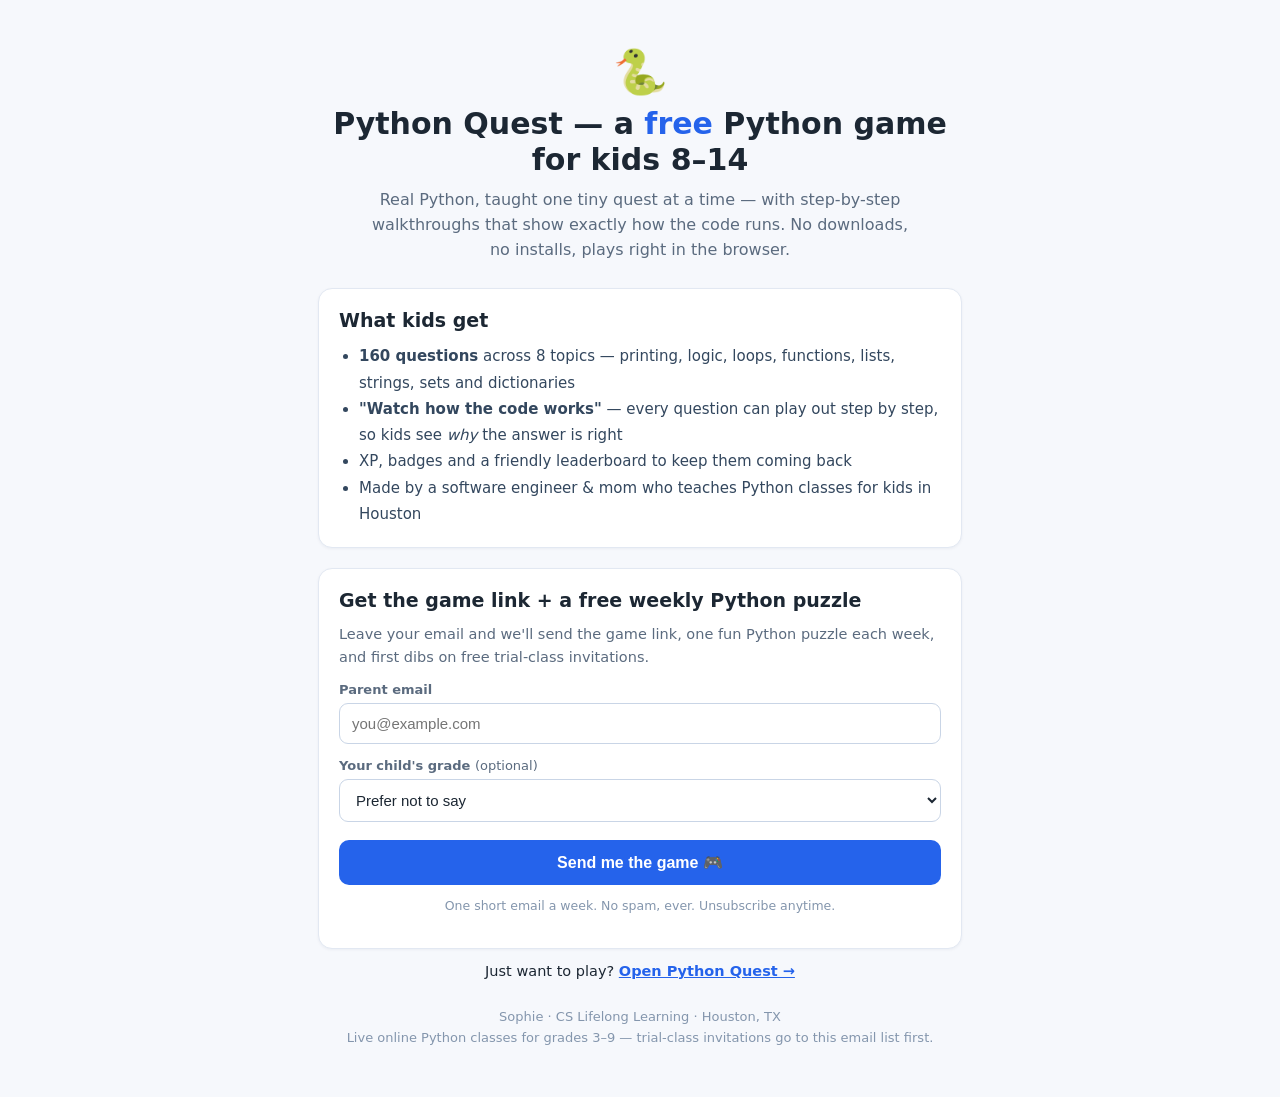
==== parents.html @ 921e011d "Parents landing page with email signup (parent_leads, insert-only)" ====
<!DOCTYPE html>
<html lang="en">
<head>
<meta charset="UTF-8">
<meta name="viewport" content="width=device-width, initial-scale=1.0">
<title>Python Quest for Parents — a free Python game for kids 8–14</title>
<meta name="description" content="Python Quest is a free browser game that teaches kids real Python with step-by-step walkthroughs. Get the game link plus a free weekly Python puzzle by email.">
<style>
  * { box-sizing: border-box; }
  body { margin: 0; font-family: system-ui, -apple-system, "Segoe UI", sans-serif; background: #f6f8fc; color: #1c2733; }
  .wrap { max-width: 680px; margin: 0 auto; padding: 28px 18px 48px; }
  .hero { text-align: center; padding: 18px 0 6px; }
  .hero .snake { font-size: 44px; }
  h1 { font-size: 30px; line-height: 1.2; margin: 8px 0 10px; }
  h1 .accent { color: #2563eb; }
  .sub { color: #5b6b7f; font-size: 16px; line-height: 1.55; margin: 0 auto; max-width: 560px; }
  .card { background: #fff; border: 1px solid #e2e8f2; border-radius: 14px; padding: 20px; margin-top: 20px; box-shadow: 0 1px 3px rgba(20,40,80,.05); }
  .card h2 { font-size: 19px; margin: 0 0 12px; }
  ul.points { margin: 0; padding-left: 20px; line-height: 1.75; color: #33475e; font-size: 15px; }
  label { display: block; font-size: 13px; font-weight: 600; color: #5b6b7f; margin: 14px 0 6px; }
  input, select { width: 100%; padding: 11px 12px; font-size: 15px; border: 1px solid #c9d5e6; border-radius: 9px; background: #fff; color: #1c2733; }
  input:focus, select:focus { outline: 2px solid #2563eb; outline-offset: 1px; }
  .btn { display: inline-block; border: 0; cursor: pointer; background: #2563eb; color: #fff; font-size: 16px; font-weight: 700; padding: 13px 22px; border-radius: 10px; width: 100%; margin-top: 18px; text-decoration: none; text-align: center; }
  .btn:hover { background: #1d4fd0; }
  .btn.green { background: #1f9d63; }
  .btn.green:hover { background: #178550; }
  .micro { font-size: 12.5px; color: #8496ad; line-height: 1.5; margin-top: 12px; text-align: center; }
  .just-play { text-align: center; margin-top: 14px; font-size: 14.5px; }
  .just-play a { color: #2563eb; font-weight: 600; }
  .hidden { display: none; }
  .ok-icon { font-size: 38px; text-align: center; }
  footer { text-align: center; color: #8496ad; font-size: 13px; margin-top: 28px; line-height: 1.6; }
</style>
</head>
<body>
<div class="wrap">
  <div class="hero">
    <div class="snake">🐍</div>
    <h1>Python Quest — a <span class="accent">free</span> Python game for kids 8–14</h1>
    <p class="sub">Real Python, taught one tiny quest at a time — with step-by-step walkthroughs that show exactly how the code runs. No downloads, no installs, plays right in the browser.</p>
  </div>

  <div class="card">
    <h2>What kids get</h2>
    <ul class="points">
      <li><strong>160 questions</strong> across 8 topics — printing, logic, loops, functions, lists, strings, sets and dictionaries</li>
      <li><strong>"Watch how the code works"</strong> — every question can play out step by step, so kids see <em>why</em> the answer is right</li>
      <li>XP, badges and a friendly leaderboard to keep them coming back</li>
      <li>Made by a software engineer &amp; mom who teaches Python classes for kids in Houston</li>
    </ul>
  </div>

  <div class="card" id="form-card">
    <h2>Get the game link + a free weekly Python puzzle</h2>
    <p style="color:#5b6b7f;font-size:14.5px;line-height:1.55;margin:0">Leave your email and we'll send the game link, one fun Python puzzle each week, and first dibs on free trial-class invitations.</p>
    <form id="lead-form">
      <label for="email">Parent email</label>
      <input id="email" type="email" required autocomplete="email" placeholder="you@example.com">
      <label for="grade">Your child's grade <span style="font-weight:400">(optional)</span></label>
      <select id="grade">
        <option value="">Prefer not to say</option>
        <option>Grade 3–4</option>
        <option>Grade 5–6</option>
        <option>Grade 7–8</option>
        <option>Grade 9+</option>
      </select>
      <button class="btn" type="submit" id="submit-btn">Send me the game 🎮</button>
      <p class="micro">One short email a week. No spam, ever. Unsubscribe anytime.</p>
    </form>
  </div>

  <div class="card hidden" id="done-card">
    <div class="ok-icon">🎉</div>
    <h2 style="text-align:center">You're in!</h2>
    <p style="color:#5b6b7f;font-size:15px;line-height:1.55;text-align:center;margin:0">Here's the game — your child can start playing right now:</p>
    <a class="btn green" href="./index.html">▶ Play Python Quest</a>
    <p class="micro">Your first weekly puzzle is on its way to your inbox soon.</p>
  </div>

  <p class="just-play">Just want to play? <a href="./index.html">Open Python Quest →</a></p>

  <footer>
    Sophie · CS Lifelong Learning · Houston, TX<br>
    Live online Python classes for grades 3–9 — trial-class invitations go to this email list first.
  </footer>
</div>

<script>
  var SUPABASE_URL = 'https://delpcanykrobigufyomd.supabase.co';
  var ANON_KEY = 'eyJhbGciOiJIUzI1NiIsInR5cCI6IkpXVCJ9.eyJpc3MiOiJzdXBhYmFzZSIsInJlZiI6ImRlbHBjYW55a3JvYmlndWZ5b21kIiwicm9sZSI6ImFub24iLCJpYXQiOjE3OTQ3OTc4ODQsImV4cCI6MjExMDM3Mzg4NH0.d6wZSQH0LZ8Z85FPKrtRumEmh5C0pgQSI8S8ET7znF4';
  var source = new URLSearchParams(location.search).get('src') || 'direct';
  document.getElementById('lead-form').addEventListener('submit', function (e) {
    e.preventDefault();
    var btn = document.getElementById('submit-btn');
    btn.disabled = true; btn.textContent = 'One moment…';
    var payload = {
      email: document.getElementById('email').value.trim(),
      kid_grade: document.getElementById('grade').value || null,
      source: source
    };
    function done() {
      document.getElementById('form-card').classList.add('hidden');
      document.getElementById('done-card').classList.remove('hidden');
      window.scrollTo({ top: 0, behavior: 'smooth' });
    }
    fetch(SUPABASE_URL + '/rest/v1/parent_leads', {
      method: 'POST',
      headers: {
        'apikey': ANON_KEY,
        'Authorization': 'Bearer ' + ANON_KEY,
        'Content-Type': 'application/json',
        'Prefer': 'return=minimal'
      },
      body: JSON.stringify(payload)
    }).then(done).catch(done);
  });
</script>
</body>
</html>
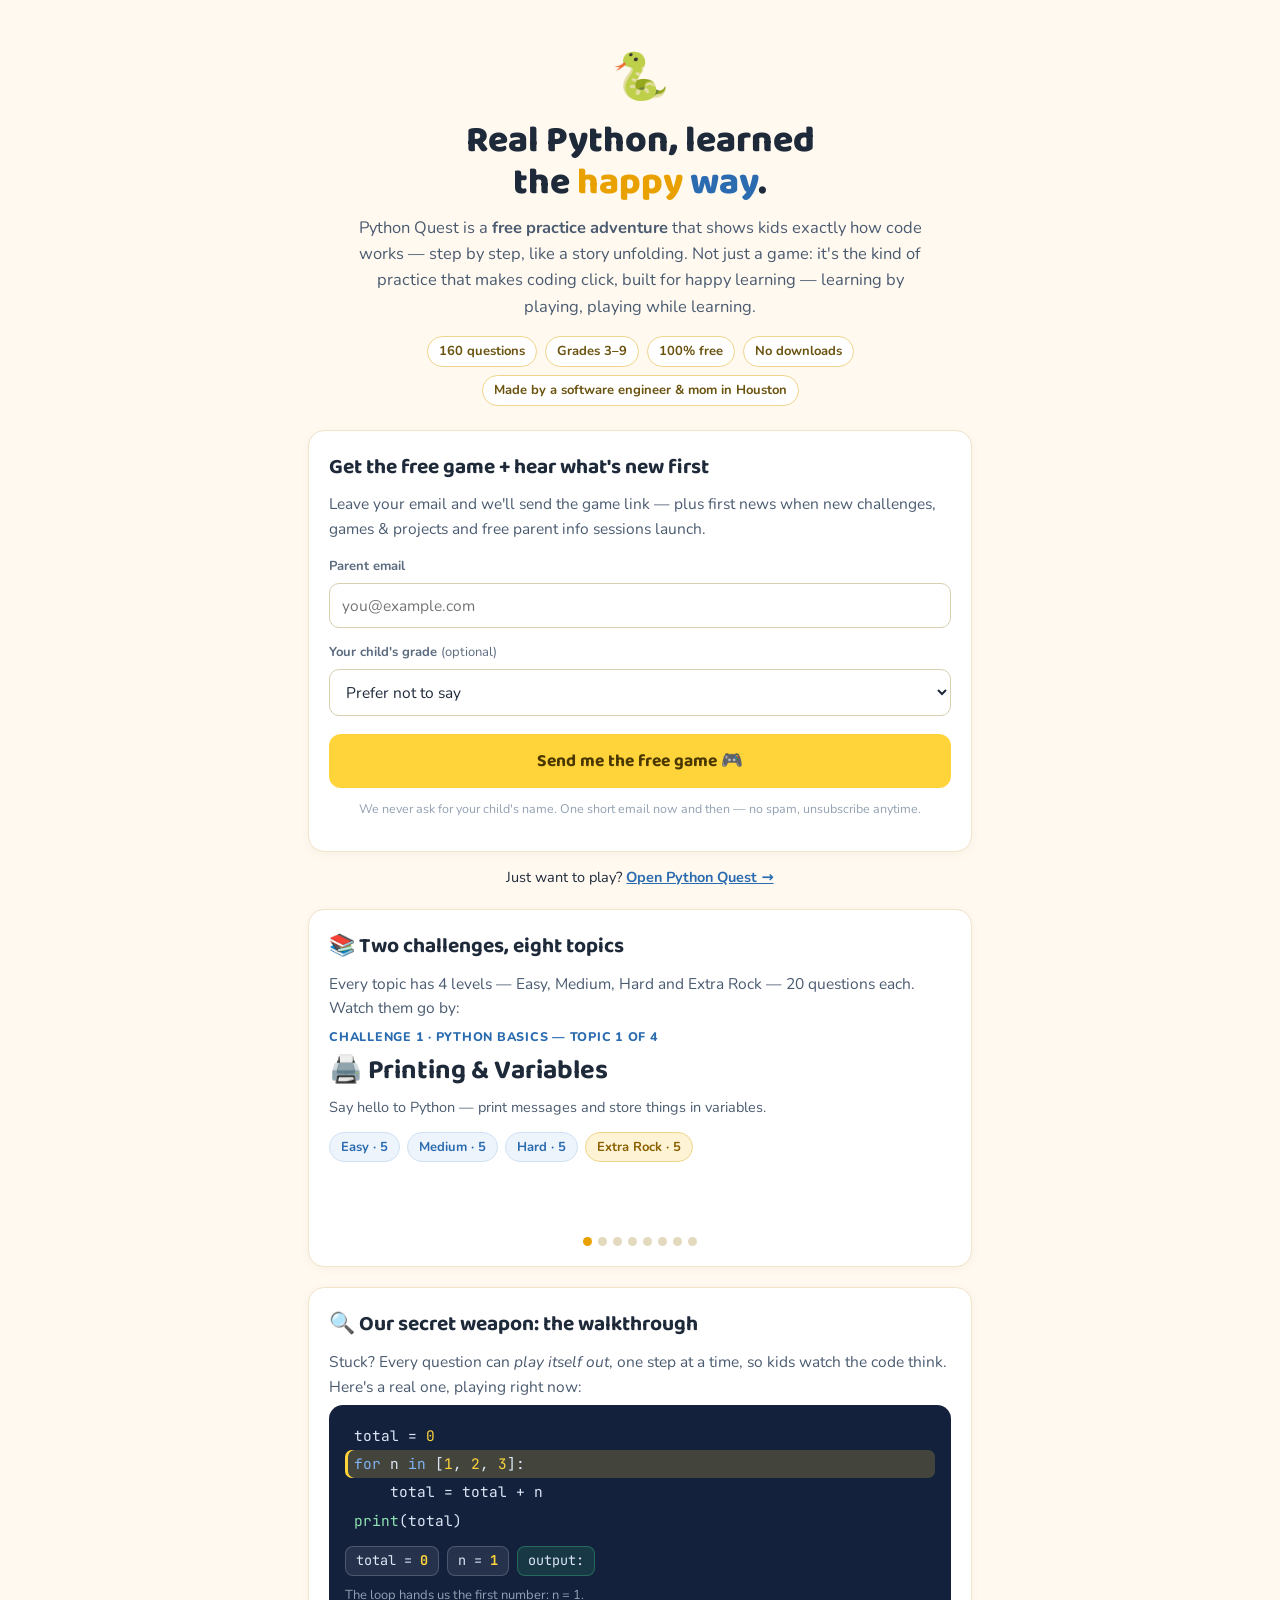
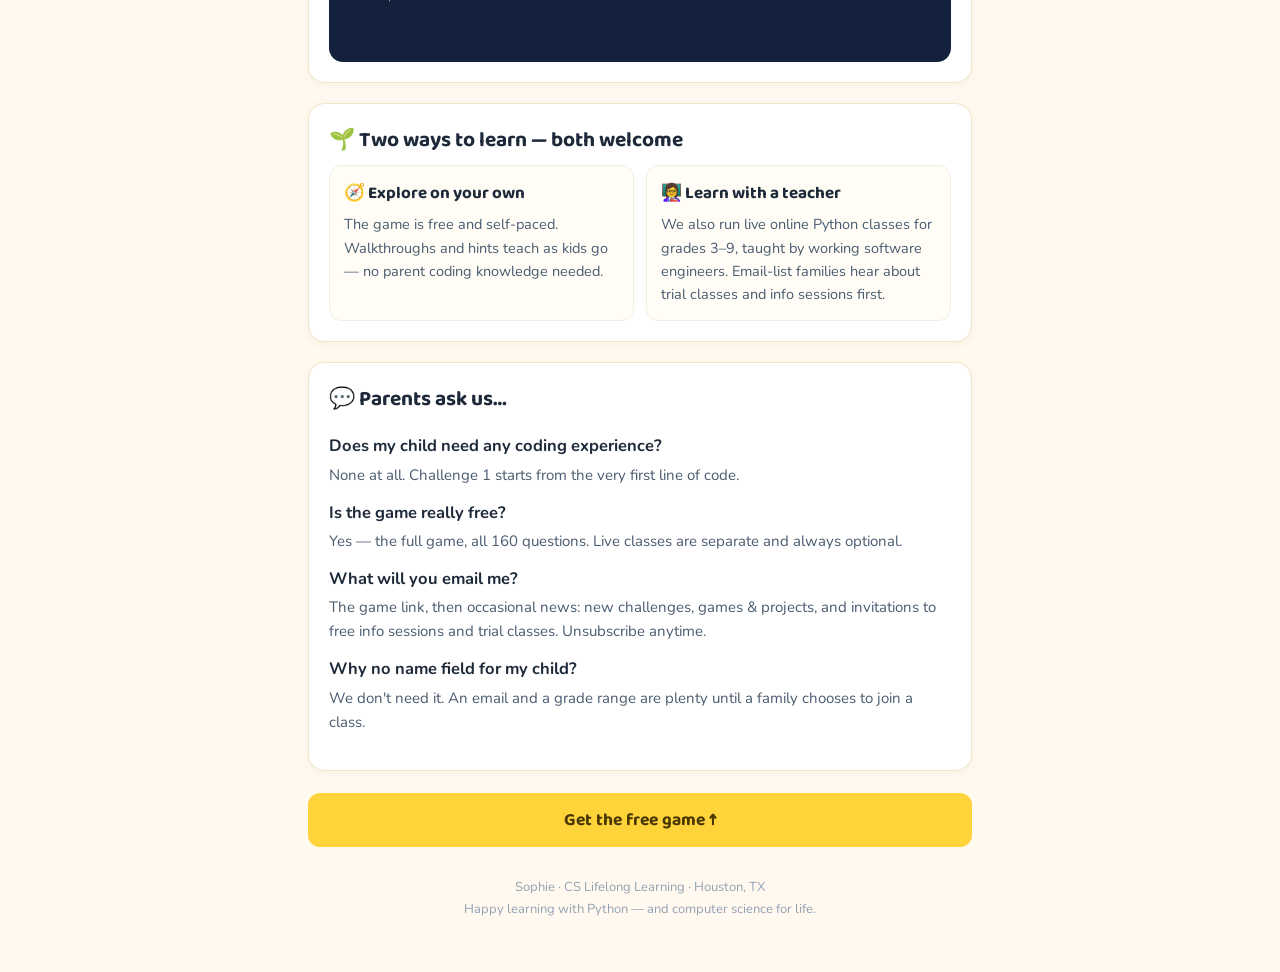
==== commit 48e393e3: "Redesign parents landing page: happy-learning copy, curriculum carousel, live walkthrough demo" ====
--- a/parents.html
+++ b/parents.html
@@ -3,56 +3,90 @@
 <head>
 <meta charset="UTF-8">
 <meta name="viewport" content="width=device-width, initial-scale=1.0">
-<title>Python Quest for Parents — a free Python game for kids 8–14</title>
-<meta name="description" content="Python Quest is a free browser game that teaches kids real Python with step-by-step walkthroughs. Get the game link plus a free weekly Python puzzle by email.">
+<title>Python Quest for Parents — real Python, learned the happy way</title>
+<meta name="description" content="Python Quest is a free practice adventure that shows kids ages 8–14 how Python really works — step by step. 2 challenges, 160 questions, 4 levels. Get the free link plus news about new projects and info sessions.">
+<link rel="preconnect" href="https://fonts.googleapis.com">
+<link rel="preconnect" href="https://fonts.gstatic.com" crossorigin>
+<link href="https://fonts.googleapis.com/css2?family=Baloo+2:wght@600;700;800&family=Nunito:wght@400;600;700&family=JetBrains+Mono:wght@400;700&display=swap" rel="stylesheet">
 <style>
   * { box-sizing: border-box; }
-  body { margin: 0; font-family: system-ui, -apple-system, "Segoe UI", sans-serif; background: #f6f8fc; color: #1c2733; }
-  .wrap { max-width: 680px; margin: 0 auto; padding: 28px 18px 48px; }
-  .hero { text-align: center; padding: 18px 0 6px; }
-  .hero .snake { font-size: 44px; }
-  h1 { font-size: 30px; line-height: 1.2; margin: 8px 0 10px; }
-  h1 .accent { color: #2563eb; }
-  .sub { color: #5b6b7f; font-size: 16px; line-height: 1.55; margin: 0 auto; max-width: 560px; }
-  .card { background: #fff; border: 1px solid #e2e8f2; border-radius: 14px; padding: 20px; margin-top: 20px; box-shadow: 0 1px 3px rgba(20,40,80,.05); }
-  .card h2 { font-size: 19px; margin: 0 0 12px; }
-  ul.points { margin: 0; padding-left: 20px; line-height: 1.75; color: #33475e; font-size: 15px; }
-  label { display: block; font-size: 13px; font-weight: 600; color: #5b6b7f; margin: 14px 0 6px; }
-  input, select { width: 100%; padding: 11px 12px; font-size: 15px; border: 1px solid #c9d5e6; border-radius: 9px; background: #fff; color: #1c2733; }
-  input:focus, select:focus { outline: 2px solid #2563eb; outline-offset: 1px; }
-  .btn { display: inline-block; border: 0; cursor: pointer; background: #2563eb; color: #fff; font-size: 16px; font-weight: 700; padding: 13px 22px; border-radius: 10px; width: 100%; margin-top: 18px; text-decoration: none; text-align: center; }
-  .btn:hover { background: #1d4fd0; }
-  .btn.green { background: #1f9d63; }
-  .btn.green:hover { background: #178550; }
-  .micro { font-size: 12.5px; color: #8496ad; line-height: 1.5; margin-top: 12px; text-align: center; }
+  body { margin: 0; font-family: "Nunito", system-ui, -apple-system, "Segoe UI", sans-serif; background: #FFF9F0; color: #1E2A3A; font-size: 16.5px; line-height: 1.6; }
+  .wrap { max-width: 700px; margin: 0 auto; padding: 26px 18px 52px; }
+  h1, h2, .display { font-family: "Baloo 2", "Nunito", system-ui, sans-serif; }
+  .hero { text-align: center; padding: 14px 0 4px; }
+  .hero .snake { font-size: 46px; }
+  h1 { font-size: 37px; line-height: 1.15; margin: 6px 0 10px; font-weight: 800; }
+  h1 .accent { color: #2B6CB0; }
+  h1 .happy { color: #E8A100; }
+  .sub { color: #4A5B70; font-size: 16.5px; margin: 0 auto; max-width: 580px; }
+  .trust { display: flex; flex-wrap: wrap; gap: 8px; justify-content: center; margin-top: 16px; }
+  .trust span { background: #fff; border: 1.5px solid #F0D48A; color: #6B5310; font-size: 13px; font-weight: 700; padding: 4px 11px; border-radius: 999px; }
+  .card { background: #fff; border: 1px solid #F1E4C8; border-radius: 16px; padding: 20px; margin-top: 20px; box-shadow: 0 2px 8px rgba(120, 84, 10, .06); }
+  .card h2 { font-size: 21px; margin: 0 0 8px; font-weight: 700; }
+  .card p.lead { color: #4A5B70; margin: 0 0 6px; font-size: 15.5px; }
+  label { display: block; font-size: 13px; font-weight: 700; color: #5B6B7F; margin: 14px 0 6px; }
+  input, select { width: 100%; padding: 11px 12px; font-size: 15.5px; border: 1.5px solid #D8CFAF; border-radius: 10px; background: #fff; color: #1E2A3A; font-family: inherit; }
+  input:focus, select:focus { outline: 2px solid #2B6CB0; outline-offset: 1px; }
+  .btn { display: inline-block; border: 0; cursor: pointer; background: #FFD43B; color: #4A3800; font-family: "Baloo 2", sans-serif; font-size: 17.5px; font-weight: 700; padding: 13px 22px; border-radius: 12px; width: 100%; margin-top: 18px; text-decoration: none; text-align: center; }
+  .btn:hover { background: #F5C61D; }
+  .btn.play { background: #2F9E6E; color: #fff; }
+  .btn.play:hover { background: #278A5D; }
+  .micro { font-size: 12.5px; color: #93A1B3; line-height: 1.5; margin-top: 12px; text-align: center; }
   .just-play { text-align: center; margin-top: 14px; font-size: 14.5px; }
-  .just-play a { color: #2563eb; font-weight: 600; }
+  .just-play a { color: #2B6CB0; font-weight: 700; }
   .hidden { display: none; }
   .ok-icon { font-size: 38px; text-align: center; }
-  footer { text-align: center; color: #8496ad; font-size: 13px; margin-top: 28px; line-height: 1.6; }
+  /* Flash card A — curriculum carousel */
+  .carousel { position: relative; min-height: 196px; }
+  .frame { position: absolute; inset: 0; opacity: 0; transform: translateY(8px); transition: opacity .45s ease, transform .45s ease; pointer-events: none; }
+  .frame.active { opacity: 1; transform: none; pointer-events: auto; }
+  .frame .ch { font-size: 12.5px; font-weight: 800; letter-spacing: .06em; text-transform: uppercase; color: #2B6CB0; }
+  .frame .topic { font-family: "Baloo 2", sans-serif; font-size: 27px; font-weight: 700; margin: 2px 0 4px; }
+  .frame .desc { color: #4A5B70; font-size: 14.5px; margin: 0 0 12px; }
+  .chips { display: flex; flex-wrap: wrap; gap: 7px; }
+  .chips span { font-size: 13px; font-weight: 700; padding: 4px 11px; border-radius: 999px; background: #EEF4FB; color: #2B6CB0; border: 1.5px solid #CFE0F2; }
+  .chips span.x { background: #FFF3D6; color: #8A6100; border-color: #F0D48A; }
+  .dots { display: flex; gap: 6px; justify-content: center; margin-top: 14px; }
+  .dots button { width: 9px; height: 9px; border-radius: 50%; border: 0; background: #E3D9BE; cursor: pointer; padding: 0; }
+  .dots button.on { background: #E8A100; }
+  /* Flash card B — walkthrough demo */
+  .codecard { background: #14213D; border-radius: 14px; padding: 16px 16px 13px; color: #DCE6F5; font-family: "JetBrains Mono", monospace; font-size: 14.5px; }
+  .codecard .ln { padding: 2.5px 9px; border-radius: 7px; white-space: pre; transition: background .25s; }
+  .codecard .ln.on { background: rgba(255, 212, 59, .20); box-shadow: inset 3px 0 0 #FFD43B; }
+  .codecard .kw { color: #7FB2F0; } .codecard .num { color: #FFD43B; } .codecard .fn { color: #8FE3B0; }
+  .watch { display: flex; gap: 8px; flex-wrap: wrap; margin-top: 12px; font-size: 13.5px; }
+  .watch .var { background: rgba(255,255,255,.08); border: 1px solid rgba(255,255,255,.18); padding: 3px 10px; border-radius: 8px; }
+  .watch .var b { color: #FFD43B; }
+  .watch .out { background: rgba(47,158,110,.18); border-color: rgba(47,158,110,.5); }
+  .watch .out b { color: #8FE3B0; }
+  .stamp { display: inline-block; margin-top: 11px; background: #2F9E6E; color: #fff; font-family: "Baloo 2", sans-serif; font-weight: 700; font-size: 15px; padding: 4px 14px; border-radius: 999px; opacity: 0; transform: scale(.85); transition: all .3s; }
+  .stamp.show { opacity: 1; transform: none; }
+  .step-note { color: #93A1B3; font-size: 13px; margin-top: 9px; min-height: 20px; font-family: "Nunito", sans-serif; }
+  /* Two ways */
+  .ways { display: grid; grid-template-columns: 1fr 1fr; gap: 12px; }
+  .way { border: 1.5px solid #EEF0E6; border-radius: 12px; padding: 14px; background: #FFFDF6; }
+  .way h3 { font-family: "Baloo 2", sans-serif; margin: 0 0 6px; font-size: 17px; }
+  .way p { margin: 0; font-size: 14.5px; color: #4A5B70; }
+  @media (max-width: 560px) { .ways { grid-template-columns: 1fr; } h1 { font-size: 31px; } }
+  .faq dt { font-weight: 700; margin-top: 13px; }
+  .faq dd { margin: 3px 0 0; color: #4A5B70; font-size: 15px; }
+  footer { text-align: center; color: #93A1B3; font-size: 13px; margin-top: 30px; line-height: 1.65; }
 </style>
 </head>
 <body>
-<div class="wrap">
+<div class="wrap" id="top">
   <div class="hero">
     <div class="snake">🐍</div>
-    <h1>Python Quest — a <span class="accent">free</span> Python game for kids 8–14</h1>
-    <p class="sub">Real Python, taught one tiny quest at a time — with step-by-step walkthroughs that show exactly how the code runs. No downloads, no installs, plays right in the browser.</p>
-  </div>
-
-  <div class="card">
-    <h2>What kids get</h2>
-    <ul class="points">
-      <li><strong>160 questions</strong> across 8 topics — printing, logic, loops, functions, lists, strings, sets and dictionaries</li>
-      <li><strong>"Watch how the code works"</strong> — every question can play out step by step, so kids see <em>why</em> the answer is right</li>
-      <li>XP, badges and a friendly leaderboard to keep them coming back</li>
-      <li>Made by a software engineer &amp; mom who teaches Python classes for kids in Houston</li>
-    </ul>
+    <h1>Real Python, learned<br>the <span class="happy">happy</span> <span class="accent">way</span>.</h1>
+    <p class="sub">Python Quest is a <strong>free practice adventure</strong> that shows kids exactly how code works — step by step, like a story unfolding. Not just a game: it's the kind of practice that makes coding click, built for happy learning — learning by playing, playing while learning.</p>
+    <div class="trust">
+      <span>160 questions</span><span>Grades 3–9</span><span>100% free</span><span>No downloads</span><span>Made by a software engineer &amp; mom in Houston</span>
+    </div>
   </div>
 
   <div class="card" id="form-card">
-    <h2>Get the game link + a free weekly Python puzzle</h2>
-    <p style="color:#5b6b7f;font-size:14.5px;line-height:1.55;margin:0">Leave your email and we'll send the game link, one fun Python puzzle each week, and first dibs on free trial-class invitations.</p>
+    <h2>Get the free game + hear what's new first</h2>
+    <p class="lead">Leave your email and we'll send the game link — plus first news when new challenges, games &amp; projects and free parent info sessions launch.</p>
     <form id="lead-form">
       <label for="email">Parent email</label>
       <input id="email" type="email" required autocomplete="email" placeholder="you@example.com">
@@ -64,28 +98,84 @@
         <option>Grade 7–8</option>
         <option>Grade 9+</option>
       </select>
-      <button class="btn" type="submit" id="submit-btn">Send me the game 🎮</button>
-      <p class="micro">One short email a week. No spam, ever. Unsubscribe anytime.</p>
+      <button class="btn" type="submit" id="submit-btn">Send me the free game 🎮</button>
+      <p class="micro">We never ask for your child's name. One short email now and then — no spam, unsubscribe anytime.</p>
     </form>
   </div>
 
   <div class="card hidden" id="done-card">
     <div class="ok-icon">🎉</div>
     <h2 style="text-align:center">You're in!</h2>
-    <p style="color:#5b6b7f;font-size:15px;line-height:1.55;text-align:center;margin:0">Here's the game — your child can start playing right now:</p>
-    <a class="btn green" href="./index.html">▶ Play Python Quest</a>
-    <p class="micro">Your first weekly puzzle is on its way to your inbox soon.</p>
+    <p class="lead" style="text-align:center">Here's the game — your child can start exploring right now:</p>
+    <a class="btn play" href="./index.html">▶ Play Python Quest</a>
+    <p class="micro">We'll email you when new challenges, projects and info sessions launch.</p>
   </div>
 
   <p class="just-play">Just want to play? <a href="./index.html">Open Python Quest →</a></p>
+
+  <div class="card">
+    <h2>📚 Two challenges, eight topics</h2>
+    <p class="lead">Every topic has 4 levels — Easy, Medium, Hard and Extra Rock — 20 questions each. Watch them go by:</p>
+    <div class="carousel" id="carousel"></div>
+    <div class="dots" id="dots"></div>
+  </div>
+
+  <div class="card">
+    <h2>🔍 Our secret weapon: the walkthrough</h2>
+    <p class="lead">Stuck? Every question can <em>play itself out</em>, one step at a time, so kids watch the code think. Here's a real one, playing right now:</p>
+    <div class="codecard" id="codecard">
+      <div class="ln" data-l="1">total = <span class="num">0</span></div>
+      <div class="ln" data-l="2"><span class="kw">for</span> n <span class="kw">in</span> [<span class="num">1</span>, <span class="num">2</span>, <span class="num">3</span>]:</div>
+      <div class="ln" data-l="3">    total = total + n</div>
+      <div class="ln" data-l="4"><span class="fn">print</span>(total)</div>
+      <div class="watch">
+        <span class="var">total = <b id="w-total">?</b></span>
+        <span class="var">n = <b id="w-n">?</b></span>
+        <span class="var out">output: <b id="w-out"></b></span>
+      </div>
+      <div class="step-note" id="step-note">Watch each line light up…</div>
+      <span class="stamp" id="stamp">✓ Answer: 6</span>
+    </div>
+  </div>
+
+  <div class="card">
+    <h2>🌱 Two ways to learn — both welcome</h2>
+    <div class="ways">
+      <div class="way">
+        <h3>🧭 Explore on your own</h3>
+        <p>The game is free and self-paced. Walkthroughs and hints teach as kids go — no parent coding knowledge needed.</p>
+      </div>
+      <div class="way">
+        <h3>👩‍🏫 Learn with a teacher</h3>
+        <p>We also run live online Python classes for grades 3–9, taught by working software engineers. Email-list families hear about trial classes and info sessions first.</p>
+      </div>
+    </div>
+  </div>
+
+  <div class="card">
+    <h2>💬 Parents ask us…</h2>
+    <dl class="faq">
+      <dt>Does my child need any coding experience?</dt>
+      <dd>None at all. Challenge 1 starts from the very first line of code.</dd>
+      <dt>Is the game really free?</dt>
+      <dd>Yes — the full game, all 160 questions. Live classes are separate and always optional.</dd>
+      <dt>What will you email me?</dt>
+      <dd>The game link, then occasional news: new challenges, games &amp; projects, and invitations to free info sessions and trial classes. Unsubscribe anytime.</dd>
+      <dt>Why no name field for my child?</dt>
+      <dd>We don't need it. An email and a grade range are plenty until a family chooses to join a class.</dd>
+    </dl>
+  </div>
+
+  <a class="btn" href="#top" style="margin-top:22px">Get the free game ↑</a>
 
   <footer>
     Sophie · CS Lifelong Learning · Houston, TX<br>
-    Live online Python classes for grades 3–9 — trial-class invitations go to this email list first.
+    Happy learning with Python — and computer science for life.
   </footer>
 </div>
 
 <script>
+  /* ---------- Lead form (unchanged plumbing) ---------- */
   var SUPABASE_URL = 'https://delpcanykrobigufyomd.supabase.co';
   var ANON_KEY = 'eyJhbGciOiJIUzI1NiIsInR5cCI6IkpXVCJ9.eyJpc3MiOiJzdXBhYmFzZSIsInJlZiI6ImRlbHBjYW55a3JvYmlndWZ5b21kIiwicm9sZSI6ImFub24iLCJpYXQiOjE3OTQ3OTc4ODQsImV4cCI6MjExMDM3Mzg4NH0.d6wZSQH0LZ8Z85FPKrtRumEmh5C0pgQSI8S8ET7znF4';
   var source = new URLSearchParams(location.search).get('src') || 'direct';
@@ -100,20 +190,91 @@
     };
     function done() {
       document.getElementById('form-card').classList.add('hidden');
-      document.getElementById('done-card').classList.remove('hidden');
-      window.scrollTo({ top: 0, behavior: 'smooth' });
+      var d = document.getElementById('done-card');
+      d.classList.remove('hidden');
+      d.scrollIntoView({ behavior: 'smooth', block: 'center' });
     }
     fetch(SUPABASE_URL + '/rest/v1/parent_leads', {
       method: 'POST',
-      headers: {
-        'apikey': ANON_KEY,
-        'Authorization': 'Bearer ' + ANON_KEY,
-        'Content-Type': 'application/json',
-        'Prefer': 'return=minimal'
-      },
+      headers: { 'apikey': ANON_KEY, 'Authorization': 'Bearer ' + ANON_KEY, 'Content-Type': 'application/json', 'Prefer': 'return=minimal' },
       body: JSON.stringify(payload)
     }).then(done).catch(done);
   });
+
+  var reduced = window.matchMedia('(prefers-reduced-motion: reduce)').matches;
+
+  /* ---------- Flash card A: curriculum carousel ---------- */
+  var TOPICS = [
+    { ch: 'Challenge 1 · Python Basics', topic: '🖨️ Printing & Variables', desc: 'Say hello to Python — print messages and store things in variables.' },
+    { ch: 'Challenge 1 · Python Basics', topic: '🔀 Logic & Decisions', desc: 'Teach the computer to choose — if, elif and else.' },
+    { ch: 'Challenge 1 · Python Basics', topic: '🔁 Loops', desc: 'Make Python repeat itself — for loops and while loops.' },
+    { ch: 'Challenge 1 · Python Basics', topic: '🧩 Functions', desc: 'Package code into reusable building blocks.' },
+    { ch: 'Challenge 2 · Data Explorer', topic: '📋 Lists', desc: 'Collect many things in one place — and slice, sort and search them.' },
+    { ch: 'Challenge 2 · Data Explorer', topic: '🔤 Strings', desc: 'Play with text — slice it, search it, rebuild it.' },
+    { ch: 'Challenge 2 · Data Explorer', topic: '🎲 Sets', desc: 'Collections with no duplicates — and clever set math.' },
+    { ch: 'Challenge 2 · Data Explorer', topic: '🗂️ Dictionaries', desc: 'Look things up by name with key–value pairs.' }
+  ];
+  var car = document.getElementById('carousel'), dots = document.getElementById('dots'), cur = 0, carTimer = null;
+  TOPICS.forEach(function (t, i) {
+    var f = document.createElement('div');
+    f.className = 'frame' + (i === 0 ? ' active' : '');
+    f.innerHTML = '<div class="ch">' + t.ch + ' — Topic ' + (i % 4 + 1) + ' of 4</div>' +
+      '<div class="topic">' + t.topic + '</div><p class="desc">' + t.desc + '</p>' +
+      '<div class="chips"><span>Easy · 5</span><span>Medium · 5</span><span>Hard · 5</span><span class="x">Extra Rock · 5</span></div>';
+    car.appendChild(f);
+    var d = document.createElement('button');
+    if (i === 0) d.className = 'on';
+    d.setAttribute('aria-label', 'Show topic ' + (i + 1));
+    d.addEventListener('click', function () { showFrame(i); restartCar(); });
+    dots.appendChild(d);
+  });
+  function showFrame(i) {
+    car.children[cur].classList.remove('active'); dots.children[cur].classList.remove('on');
+    cur = i;
+    car.children[cur].classList.add('active'); dots.children[cur].classList.add('on');
+  }
+  function restartCar() {
+    if (carTimer) clearInterval(carTimer);
+    if (!reduced) carTimer = setInterval(function () { showFrame((cur + 1) % TOPICS.length); }, 2400);
+  }
+  car.addEventListener('mouseenter', function () { if (carTimer) clearInterval(carTimer); });
+  car.addEventListener('mouseleave', restartCar);
+  restartCar();
+
+  /* ---------- Flash card B: walkthrough demo (real trace, verified) ---------- */
+  var STEPS = [
+    { l: 1, total: '0', n: '?', out: '', note: 'Start: total begins at 0.' },
+    { l: 2, total: '0', n: '1', out: '', note: 'The loop hands us the first number: n = 1.' },
+    { l: 3, total: '1', n: '1', out: '', note: 'total = 0 + 1 → total becomes 1.' },
+    { l: 2, total: '1', n: '2', out: '', note: 'Next number: n = 2.' },
+    { l: 3, total: '3', n: '2', out: '', note: 'total = 1 + 2 → total becomes 3.' },
+    { l: 2, total: '3', n: '3', out: '', note: 'Last number: n = 3.' },
+    { l: 3, total: '6', n: '3', out: '', note: 'total = 3 + 3 → total becomes 6.' },
+    { l: 4, total: '6', n: '3', out: '6', note: 'Print the result — done!' }
+  ];
+  var lines = document.querySelectorAll('#codecard .ln'), si = 0, wtTimer = null;
+  var wTotal = document.getElementById('w-total'), wN = document.getElementById('w-n'),
+      wOut = document.getElementById('w-out'), note = document.getElementById('step-note'),
+      stamp = document.getElementById('stamp');
+  function applyStep(s) {
+    lines.forEach(function (el) { el.classList.toggle('on', +el.dataset.l === s.l); });
+    wTotal.textContent = s.total; wN.textContent = s.n; wOut.textContent = s.out;
+    note.textContent = s.note;
+    stamp.classList.toggle('show', si === STEPS.length - 1);
+  }
+  function wtLoop() {
+    if (wtTimer) clearInterval(wtTimer);
+    if (reduced) { si = STEPS.length - 1; applyStep(STEPS[si]); return; }
+    wtTimer = setInterval(function () {
+      si++;
+      if (si >= STEPS.length) { clearInterval(wtTimer); setTimeout(function () { si = 0; applyStep(STEPS[0]); wtLoop(); }, 2600); return; }
+      applyStep(STEPS[si]);
+    }, 950);
+  }
+  var cc = document.getElementById('codecard');
+  cc.addEventListener('mouseenter', function () { if (wtTimer) clearInterval(wtTimer); });
+  cc.addEventListener('mouseleave', wtLoop);
+  applyStep(STEPS[0]); wtLoop();
 </script>
 </body>
 </html>
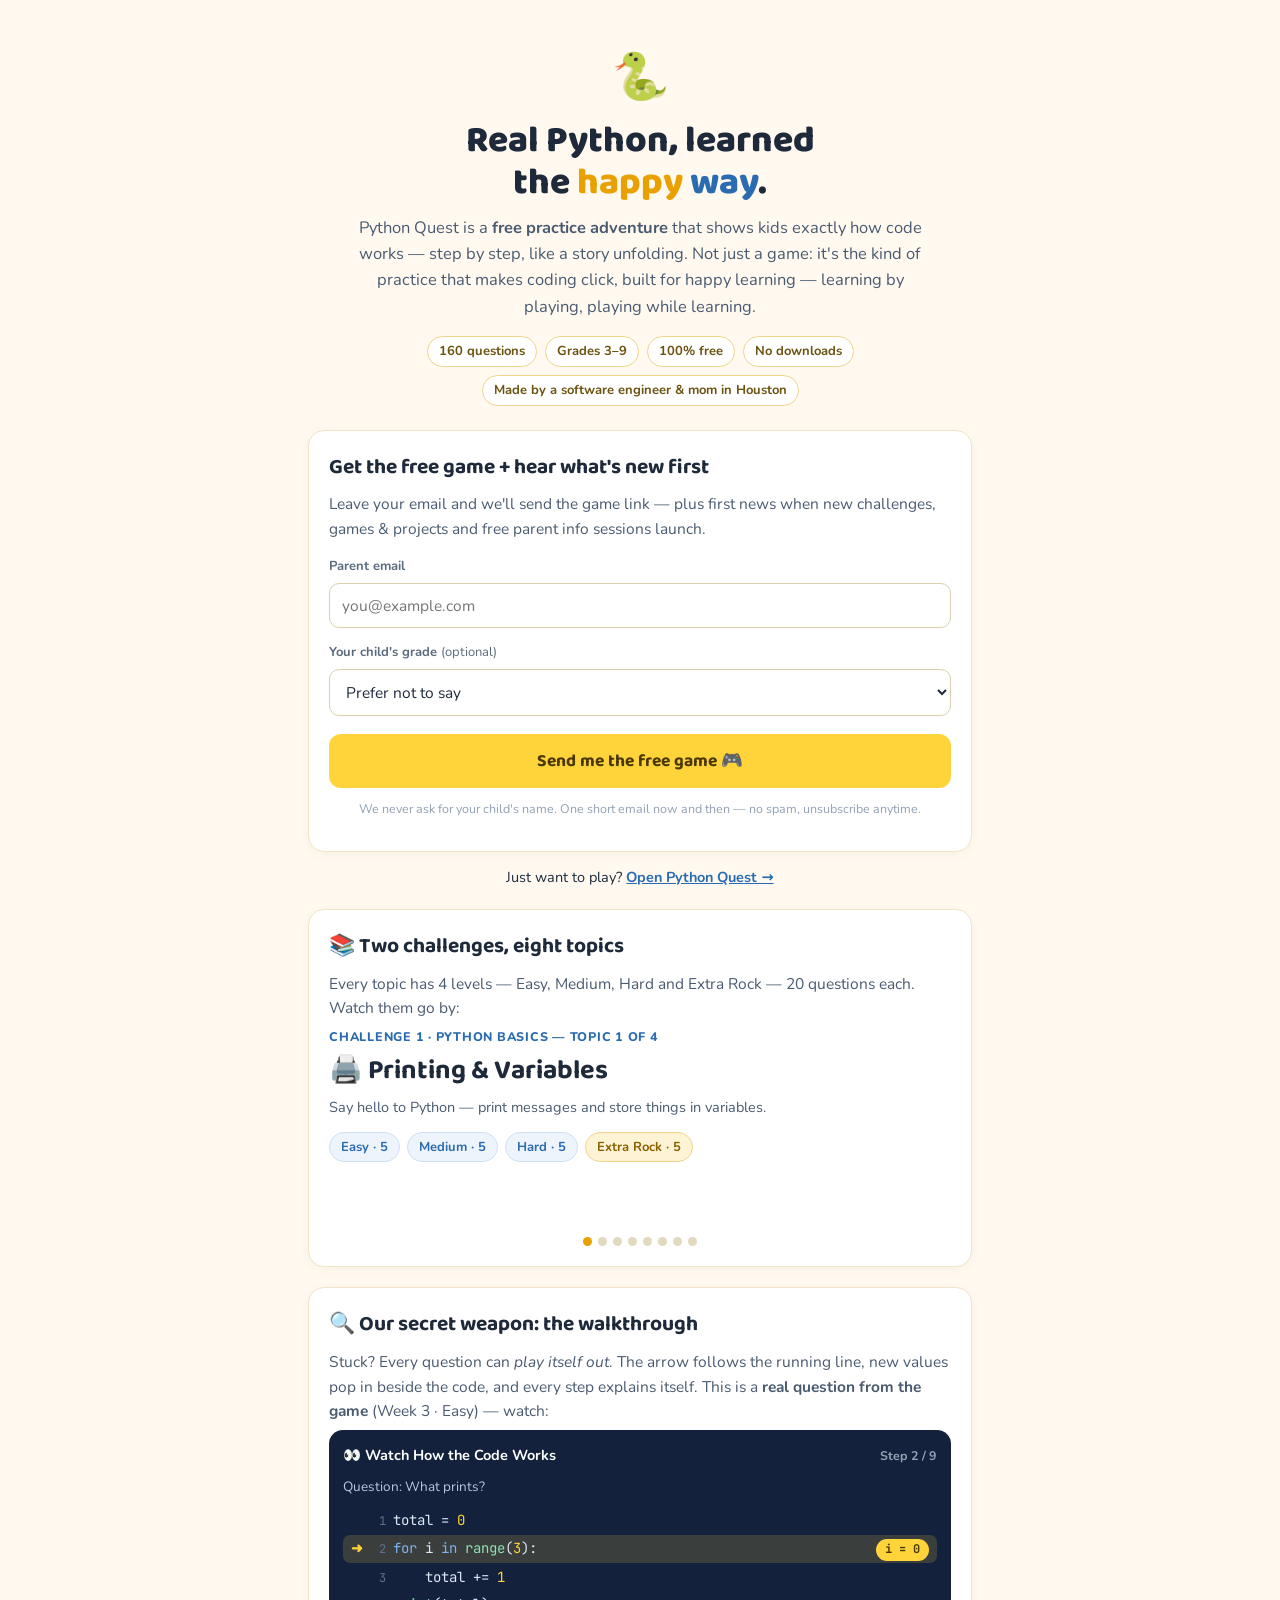
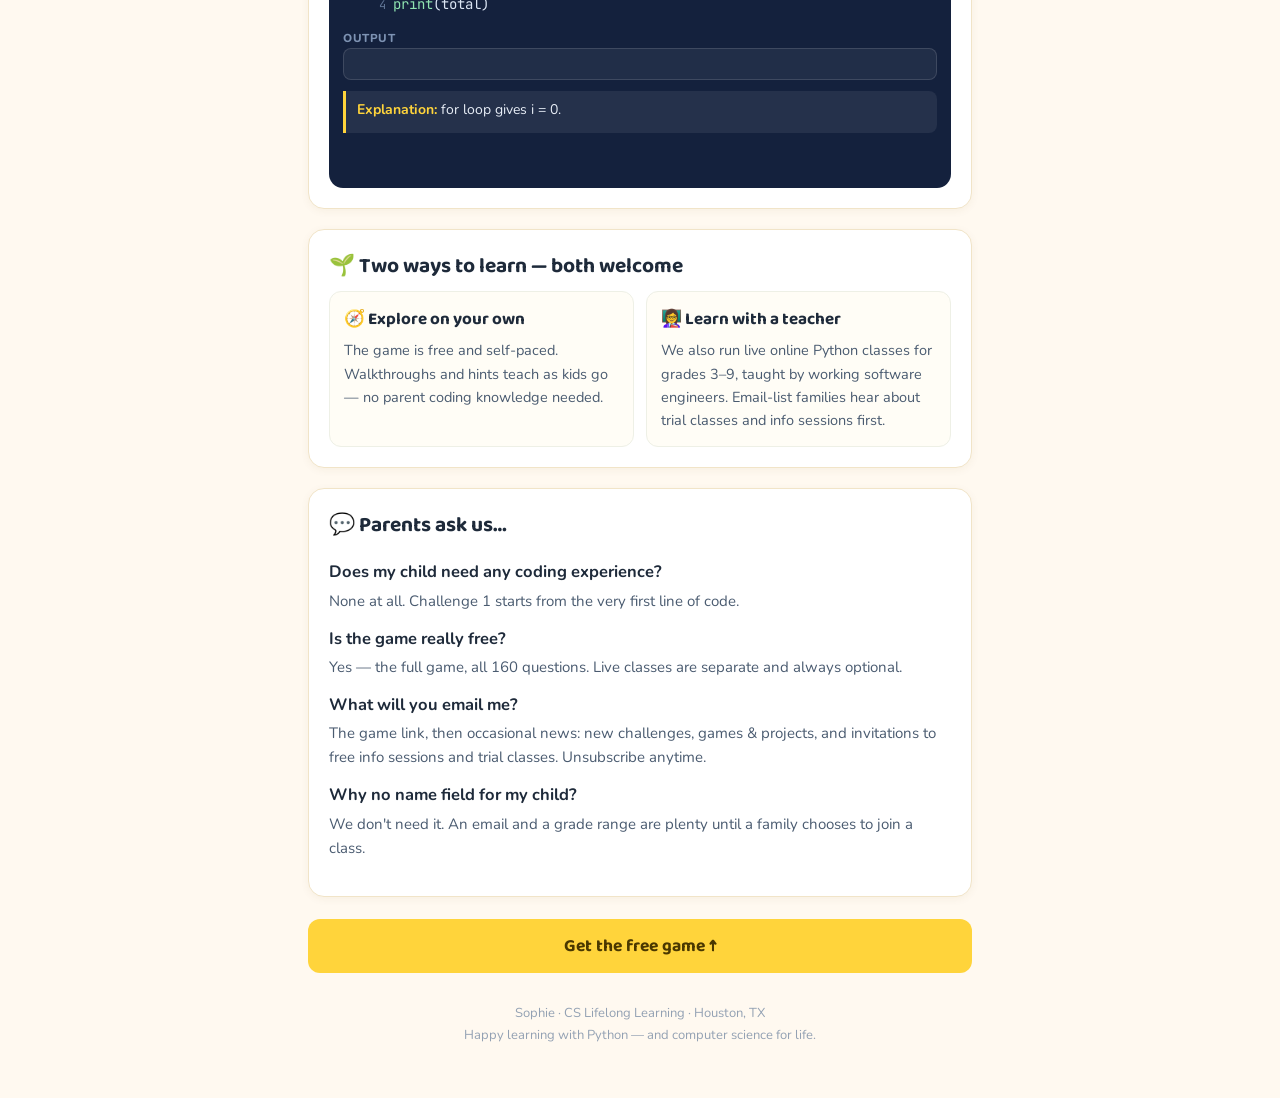
==== commit bbf06ac5: "Align landing walkthrough demo with the game's real trace player (W3-E-04 verbatim steps, faster pac" ====
--- a/parents.html
+++ b/parents.html
@@ -49,19 +49,28 @@
   .dots { display: flex; gap: 6px; justify-content: center; margin-top: 14px; }
   .dots button { width: 9px; height: 9px; border-radius: 50%; border: 0; background: #E3D9BE; cursor: pointer; padding: 0; }
   .dots button.on { background: #E8A100; }
-  /* Flash card B — walkthrough demo */
-  .codecard { background: #14213D; border-radius: 14px; padding: 16px 16px 13px; color: #DCE6F5; font-family: "JetBrains Mono", monospace; font-size: 14.5px; }
-  .codecard .ln { padding: 2.5px 9px; border-radius: 7px; white-space: pre; transition: background .25s; }
-  .codecard .ln.on { background: rgba(255, 212, 59, .20); box-shadow: inset 3px 0 0 #FFD43B; }
+  /* Flash card B — walkthrough demo (mirrors the game's real trace player) */
+  .codecard { background: #14213D; border-radius: 14px; padding: 14px 14px 12px; color: #DCE6F5; font-family: "JetBrains Mono", monospace; font-size: 14px; }
+  .cc-head { display: flex; justify-content: space-between; align-items: baseline; font-family: "Nunito", sans-serif; margin-bottom: 9px; }
+  .cc-head b { font-size: 14.5px; color: #fff; }
+  .cc-head .cc-step { font-size: 12.5px; color: #93A1B3; font-weight: 700; }
+  .cc-q { font-family: "Nunito", sans-serif; font-size: 13.5px; color: #B9C8DE; margin-bottom: 8px; }
+  .codecard .ln { display: flex; align-items: baseline; gap: 7px; padding: 2.5px 8px; border-radius: 7px; transition: background .2s; }
+  .codecard .ln.on { background: rgba(255, 212, 59, .16); }
+  .codecard .arr { width: 15px; flex: none; color: #FFD43B; font-weight: 700; }
+  .codecard .no { width: 13px; flex: none; color: #5E7292; font-size: 12px; text-align: right; }
+  .codecard .src { white-space: pre; }
   .codecard .kw { color: #7FB2F0; } .codecard .num { color: #FFD43B; } .codecard .fn { color: #8FE3B0; }
-  .watch { display: flex; gap: 8px; flex-wrap: wrap; margin-top: 12px; font-size: 13.5px; }
-  .watch .var { background: rgba(255,255,255,.08); border: 1px solid rgba(255,255,255,.18); padding: 3px 10px; border-radius: 8px; }
-  .watch .var b { color: #FFD43B; }
-  .watch .out { background: rgba(47,158,110,.18); border-color: rgba(47,158,110,.5); }
-  .watch .out b { color: #8FE3B0; }
+  .tagchip { margin-left: auto; flex: none; font-size: 12px; font-weight: 700; background: #FFD43B; color: #4A3800; padding: 1.5px 9px; border-radius: 999px; opacity: 0; transform: translateX(6px); transition: all .22s; }
+  .tagchip.show { opacity: 1; transform: none; }
+  .tagchip.end { background: #3A4E73; color: #B9C8DE; }
+  .cc-out { margin-top: 11px; font-family: "Nunito", sans-serif; }
+  .cc-out .lbl { font-size: 11.5px; font-weight: 800; letter-spacing: .05em; text-transform: uppercase; color: #7E93B3; }
+  .cc-out .box { background: rgba(255,255,255,.06); border: 1px solid rgba(255,255,255,.13); border-radius: 8px; min-height: 32px; padding: 4px 10px; font-family: "JetBrains Mono", monospace; color: #8FE3B0; }
+  .cc-expl { margin-top: 11px; background: rgba(255,255,255,.07); border-left: 3.5px solid #FFD43B; border-radius: 0 8px 8px 0; padding: 8px 11px; font-family: "Nunito", sans-serif; font-size: 14px; color: #E8EEF7; min-height: 42px; }
+  .cc-expl b { color: #FFD43B; }
   .stamp { display: inline-block; margin-top: 11px; background: #2F9E6E; color: #fff; font-family: "Baloo 2", sans-serif; font-weight: 700; font-size: 15px; padding: 4px 14px; border-radius: 999px; opacity: 0; transform: scale(.85); transition: all .3s; }
   .stamp.show { opacity: 1; transform: none; }
-  .step-note { color: #93A1B3; font-size: 13px; margin-top: 9px; min-height: 20px; font-family: "Nunito", sans-serif; }
   /* Two ways */
   .ways { display: grid; grid-template-columns: 1fr 1fr; gap: 12px; }
   .way { border: 1.5px solid #EEF0E6; border-radius: 12px; padding: 14px; background: #FFFDF6; }
@@ -122,19 +131,17 @@
 
   <div class="card">
     <h2>🔍 Our secret weapon: the walkthrough</h2>
-    <p class="lead">Stuck? Every question can <em>play itself out</em>, one step at a time, so kids watch the code think. Here's a real one, playing right now:</p>
+    <p class="lead">Stuck? Every question can <em>play itself out</em>. The arrow follows the running line, new values pop in beside the code, and every step explains itself. This is a <strong>real question from the game</strong> (Week 3 · Easy) — watch:</p>
     <div class="codecard" id="codecard">
-      <div class="ln" data-l="1">total = <span class="num">0</span></div>
-      <div class="ln" data-l="2"><span class="kw">for</span> n <span class="kw">in</span> [<span class="num">1</span>, <span class="num">2</span>, <span class="num">3</span>]:</div>
-      <div class="ln" data-l="3">    total = total + n</div>
-      <div class="ln" data-l="4"><span class="fn">print</span>(total)</div>
-      <div class="watch">
-        <span class="var">total = <b id="w-total">?</b></span>
-        <span class="var">n = <b id="w-n">?</b></span>
-        <span class="var out">output: <b id="w-out"></b></span>
-      </div>
-      <div class="step-note" id="step-note">Watch each line light up…</div>
-      <span class="stamp" id="stamp">✓ Answer: 6</span>
+      <div class="cc-head"><b>👀 Watch How the Code Works</b><span class="cc-step" id="cc-step">Step 0 / 9</span></div>
+      <div class="cc-q">Question: What prints?</div>
+      <div class="ln" data-l="0"><span class="arr"></span><span class="no">1</span><span class="src">total = <span class="num">0</span></span><span class="tagchip" id="chip-0"></span></div>
+      <div class="ln" data-l="1"><span class="arr"></span><span class="no">2</span><span class="src"><span class="kw">for</span> i <span class="kw">in</span> <span class="fn">range</span>(<span class="num">3</span>):</span><span class="tagchip" id="chip-1"></span></div>
+      <div class="ln" data-l="2"><span class="arr"></span><span class="no">3</span><span class="src">    total += <span class="num">1</span></span><span class="tagchip" id="chip-2"></span></div>
+      <div class="ln" data-l="3"><span class="arr"></span><span class="no">4</span><span class="src"><span class="fn">print</span>(total)</span><span class="tagchip" id="chip-3"></span></div>
+      <div class="cc-out"><div class="lbl">Output</div><div class="box" id="cc-out"></div></div>
+      <div class="cc-expl" id="cc-expl"><b>Explanation:</b> <span id="cc-expl-text"></span></div>
+      <span class="stamp" id="stamp">✓ Answer: 3</span>
     </div>
   </div>
 
@@ -241,25 +248,41 @@
   car.addEventListener('mouseleave', restartCar);
   restartCar();
 
-  /* ---------- Flash card B: walkthrough demo (real trace, verified) ---------- */
+  /* ---------- Flash card B: the game's REAL walkthrough for question W3-E-04 ----------
+     Steps, explanations and outputs below are copied verbatim from the game's own
+     trace data (data/traces-week3.json), so this demo shows the feature as it is. */
   var STEPS = [
-    { l: 1, total: '0', n: '?', out: '', note: 'Start: total begins at 0.' },
-    { l: 2, total: '0', n: '1', out: '', note: 'The loop hands us the first number: n = 1.' },
-    { l: 3, total: '1', n: '1', out: '', note: 'total = 0 + 1 → total becomes 1.' },
-    { l: 2, total: '1', n: '2', out: '', note: 'Next number: n = 2.' },
-    { l: 3, total: '3', n: '2', out: '', note: 'total = 1 + 2 → total becomes 3.' },
-    { l: 2, total: '3', n: '3', out: '', note: 'Last number: n = 3.' },
-    { l: 3, total: '6', n: '3', out: '', note: 'total = 3 + 3 → total becomes 6.' },
-    { l: 4, total: '6', n: '3', out: '6', note: 'Print the result — done!' }
+    { l: -1, chip: null, out: '', expl: 'Ready! Press Next Step to see each line run.' },
+    { l: 0, chip: 'total = 0', out: '', expl: 'Create total = 0.' },
+    { l: 1, chip: 'i = 0', out: '', expl: 'for loop gives i = 0.' },
+    { l: 2, chip: 'total = 1', out: '', expl: 'Add 1: total becomes 1.' },
+    { l: 1, chip: 'i = 1', out: '', expl: 'for loop gives i = 1.' },
+    { l: 2, chip: 'total = 2', out: '', expl: 'Add 1: total becomes 2.' },
+    { l: 1, chip: 'i = 2', out: '', expl: 'for loop gives i = 2.' },
+    { l: 2, chip: 'total = 3', out: '', expl: 'Add 1: total becomes 3.' },
+    { l: 1, chip: 'loop ends', end: true, out: '', expl: 'There are no more range(3) values; exit loop.' },
+    { l: 3, chip: null, out: '3', expl: 'Call print() to display "3".' }
   ];
   var lines = document.querySelectorAll('#codecard .ln'), si = 0, wtTimer = null;
-  var wTotal = document.getElementById('w-total'), wN = document.getElementById('w-n'),
-      wOut = document.getElementById('w-out'), note = document.getElementById('step-note'),
-      stamp = document.getElementById('stamp');
+  var ccStep = document.getElementById('cc-step'), ccOut = document.getElementById('cc-out'),
+      ccExpl = document.getElementById('cc-expl-text'), stamp = document.getElementById('stamp');
+  var chips = [0, 1, 2, 3].map(function (i) { return document.getElementById('chip-' + i); });
   function applyStep(s) {
-    lines.forEach(function (el) { el.classList.toggle('on', +el.dataset.l === s.l); });
-    wTotal.textContent = s.total; wN.textContent = s.n; wOut.textContent = s.out;
-    note.textContent = s.note;
+    lines.forEach(function (el) {
+      var on = +el.dataset.l === s.l;
+      el.classList.toggle('on', on);
+      el.querySelector('.arr').textContent = on ? '➜' : '';
+    });
+    chips.forEach(function (c) { c.classList.remove('show'); });
+    if (s.chip && s.l >= 0) {
+      var c = chips[s.l];
+      c.textContent = s.chip;
+      c.classList.toggle('end', !!s.end);
+      c.classList.add('show');
+    }
+    ccOut.textContent = s.out;
+    ccExpl.textContent = s.expl;
+    ccStep.textContent = 'Step ' + si + ' / ' + (STEPS.length - 1);
     stamp.classList.toggle('show', si === STEPS.length - 1);
   }
   function wtLoop() {
@@ -267,9 +290,9 @@
     if (reduced) { si = STEPS.length - 1; applyStep(STEPS[si]); return; }
     wtTimer = setInterval(function () {
       si++;
-      if (si >= STEPS.length) { clearInterval(wtTimer); setTimeout(function () { si = 0; applyStep(STEPS[0]); wtLoop(); }, 2600); return; }
+      if (si >= STEPS.length) { clearInterval(wtTimer); setTimeout(function () { si = 0; applyStep(STEPS[0]); wtLoop(); }, 1500); return; }
       applyStep(STEPS[si]);
-    }, 950);
+    }, 620);
   }
   var cc = document.getElementById('codecard');
   cc.addEventListener('mouseenter', function () { if (wtTimer) clearInterval(wtTimer); });
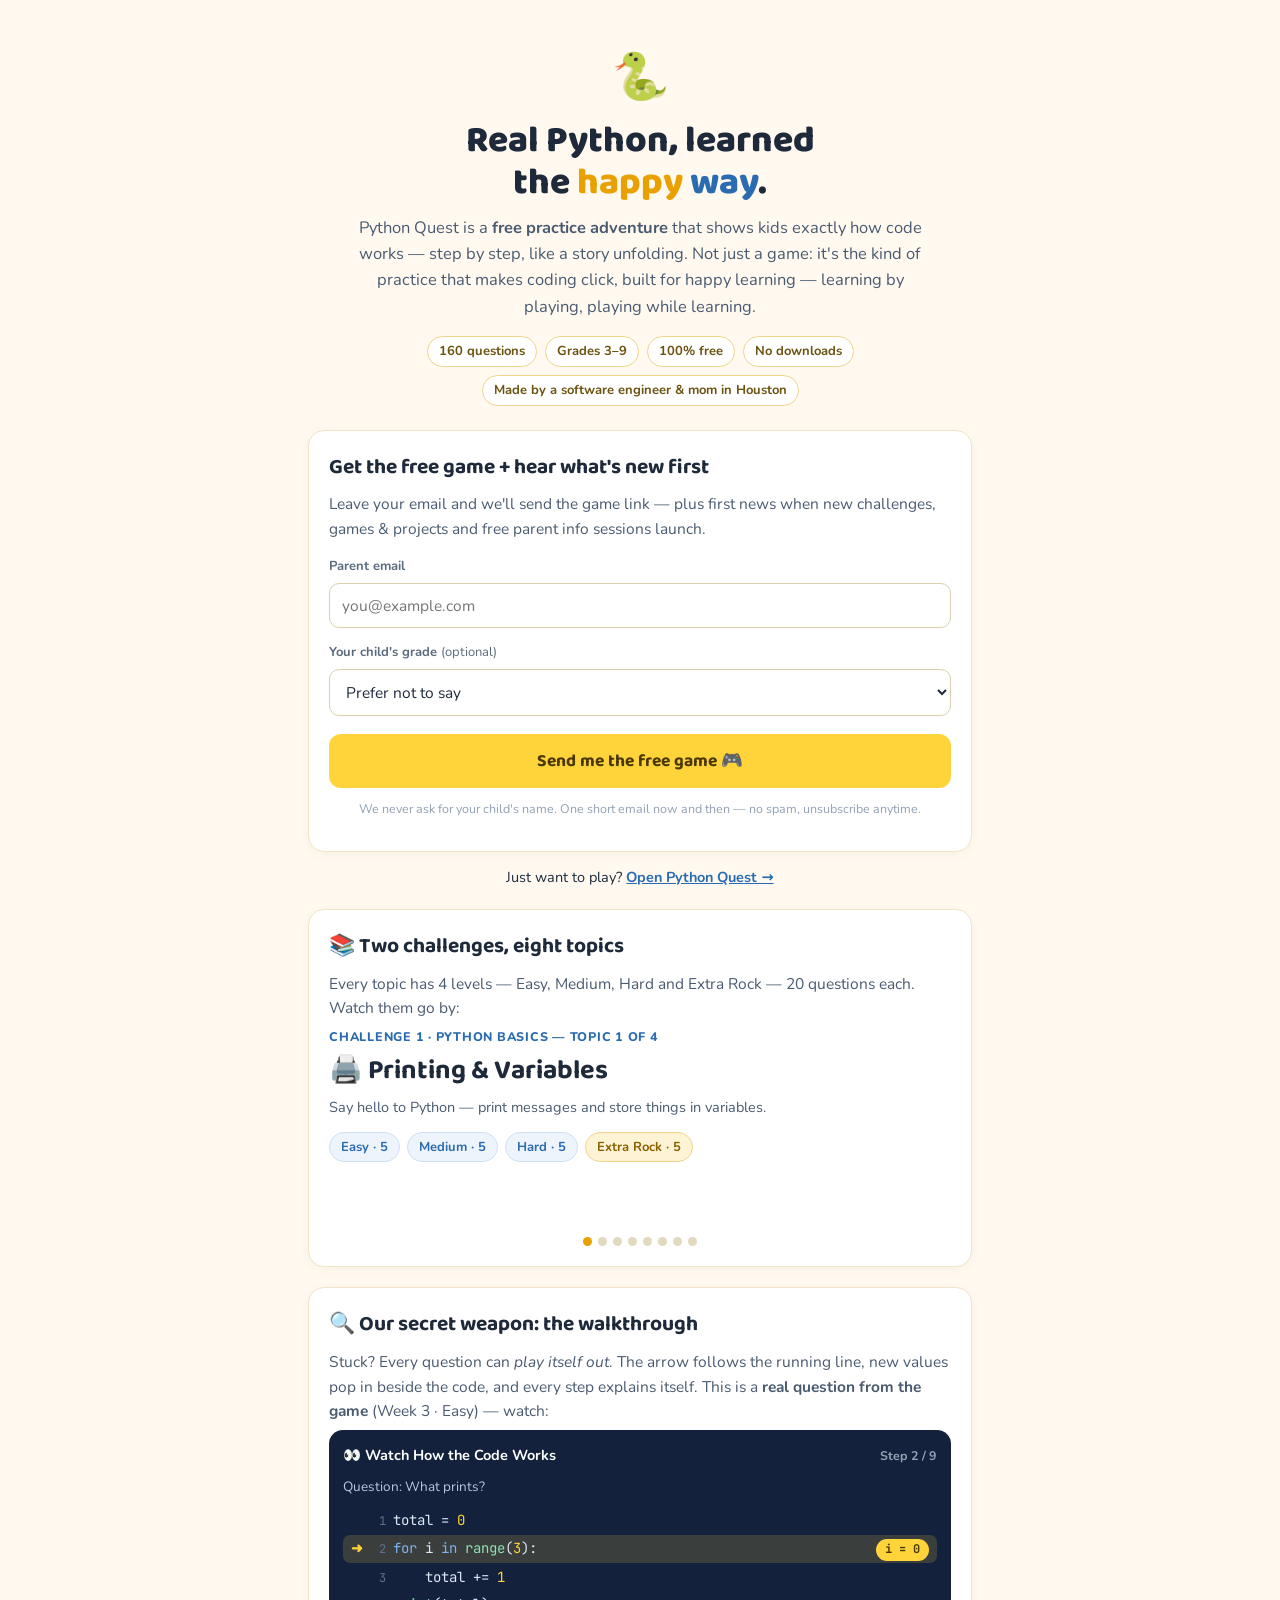
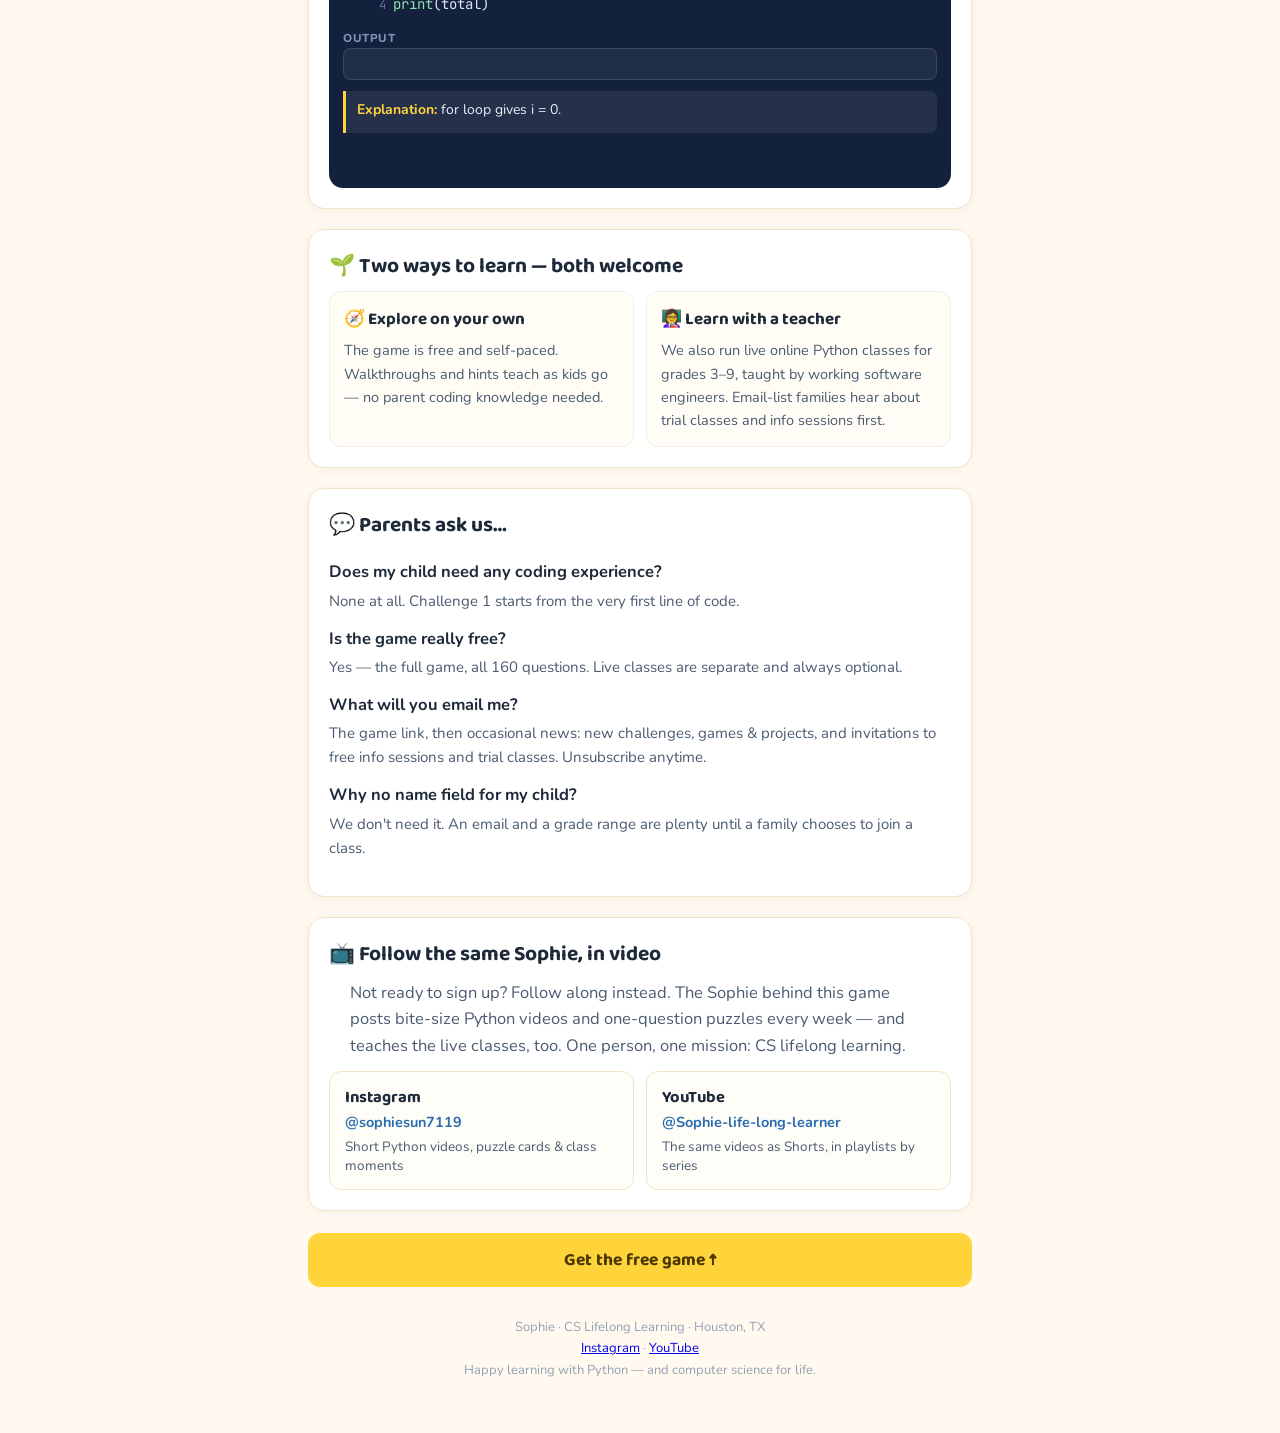
==== commit ea0dd461: "Parents page: add Follow-the-same-Sophie social card (IG + YouTube) and footer links" ====
--- a/parents.html
+++ b/parents.html
@@ -77,6 +77,13 @@
   .way h3 { font-family: "Baloo 2", sans-serif; margin: 0 0 6px; font-size: 17px; }
   .way p { margin: 0; font-size: 14.5px; color: #4A5B70; }
   @media (max-width: 560px) { .ways { grid-template-columns: 1fr; } h1 { font-size: 31px; } }
+  .social { display: grid; grid-template-columns: 1fr 1fr; gap: 12px; margin-top: 12px; }
+  .social a { display: block; text-decoration: none; border: 1.5px solid #F1E4C8; border-radius: 12px; padding: 13px 15px; color: #1E2A3A; background: #FFFDF8; }
+  .social a:hover { border-color: #FFD43B; }
+  .social .plat { font-family: "Baloo 2", sans-serif; font-weight: 700; font-size: 16.5px; }
+  .social .handle { color: #2B6CB0; font-weight: 700; font-size: 14.5px; }
+  .social .what { color: #4A5B70; font-size: 13.5px; margin-top: 2px; line-height: 1.45; }
+  @media (max-width: 560px) { .social { grid-template-columns: 1fr; } }
   .faq dt { font-weight: 700; margin-top: 13px; }
   .faq dd { margin: 3px 0 0; color: #4A5B70; font-size: 15px; }
   footer { text-align: center; color: #93A1B3; font-size: 13px; margin-top: 30px; line-height: 1.65; }
@@ -173,10 +180,28 @@
     </dl>
   </div>
 
+  <div class="card">
+    <h2>📺 Follow the same Sophie, in video</h2>
+    <p class="sub">Not ready to sign up? Follow along instead. The Sophie behind this game posts bite-size Python videos and one-question puzzles every week — and teaches the live classes, too. One person, one mission: CS lifelong learning.</p>
+    <div class="social">
+      <a href="https://www.instagram.com/sophiesun7119/" target="_blank" rel="noopener">
+        <div class="plat">Instagram</div>
+        <div class="handle">@sophiesun7119</div>
+        <div class="what">Short Python videos, puzzle cards &amp; class moments</div>
+      </a>
+      <a href="https://www.youtube.com/@Sophie-life-long-learner" target="_blank" rel="noopener">
+        <div class="plat">YouTube</div>
+        <div class="handle">@Sophie-life-long-learner</div>
+        <div class="what">The same videos as Shorts, in playlists by series</div>
+      </a>
+    </div>
+  </div>
+
   <a class="btn" href="#top" style="margin-top:22px">Get the free game ↑</a>
 
   <footer>
     Sophie · CS Lifelong Learning · Houston, TX<br>
+    <a href="https://www.instagram.com/sophiesun7119/" target="_blank" rel="noopener">Instagram</a> · <a href="https://www.youtube.com/@Sophie-life-long-learner" target="_blank" rel="noopener">YouTube</a><br>
     Happy learning with Python — and computer science for life.
   </footer>
 </div>
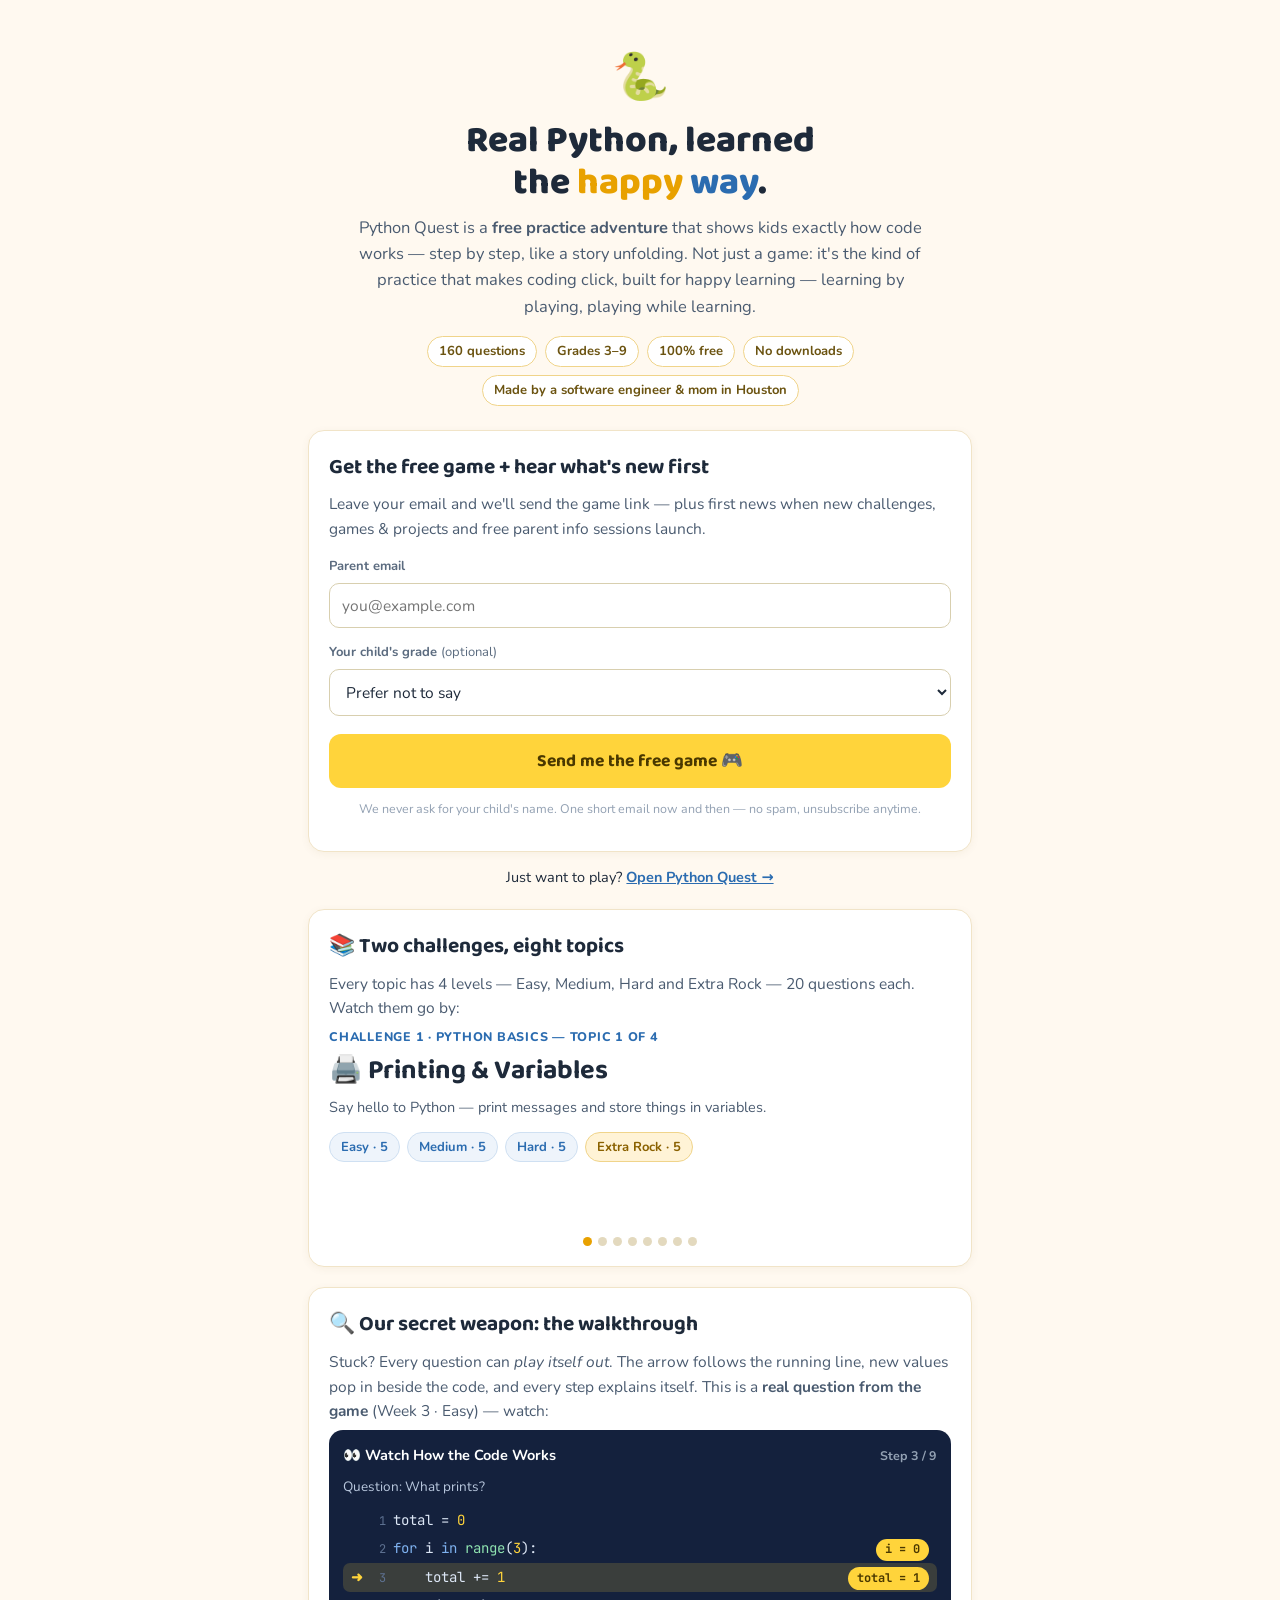
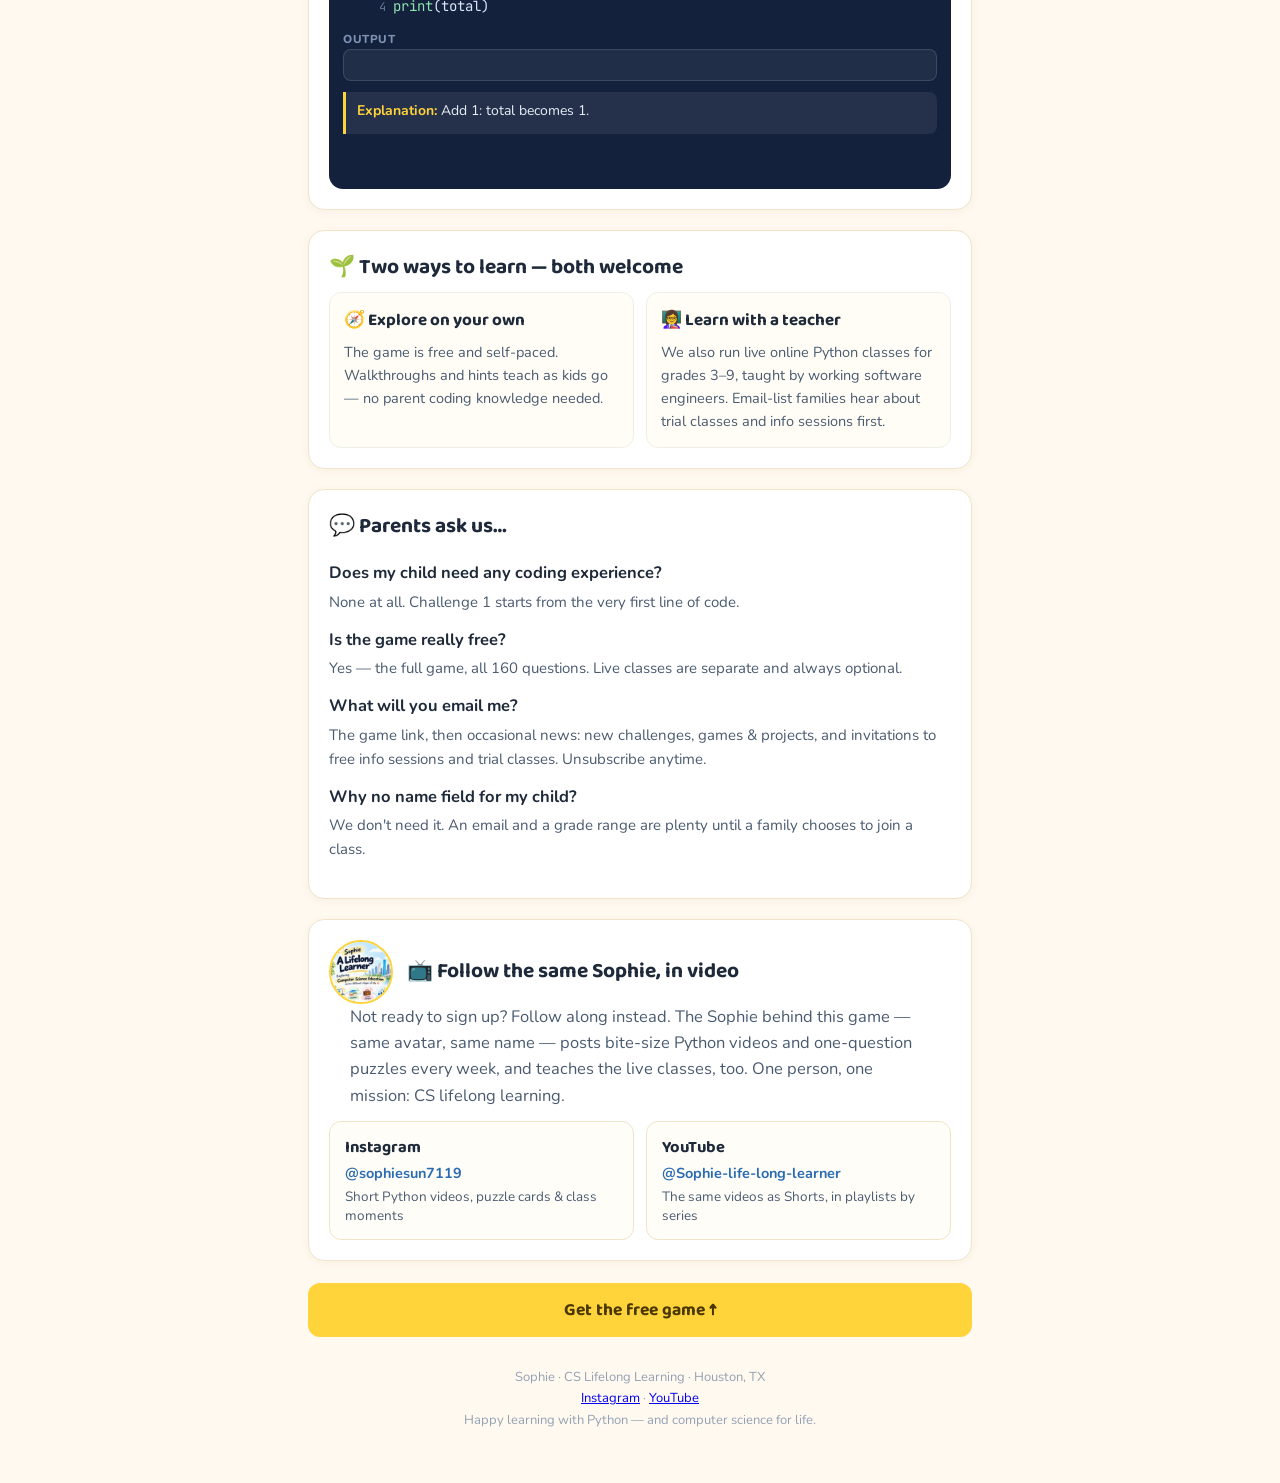
==== commit c2f2787c: "Parents page: show unified IG avatar on the Follow card (inlined image)" ====
--- a/parents.html
+++ b/parents.html
@@ -181,8 +181,11 @@
   </div>
 
   <div class="card">
-    <h2>📺 Follow the same Sophie, in video</h2>
-    <p class="sub">Not ready to sign up? Follow along instead. The Sophie behind this game posts bite-size Python videos and one-question puzzles every week — and teaches the live classes, too. One person, one mission: CS lifelong learning.</p>
+    <div style="display:flex; gap:14px; align-items:center">
+      <img src="[data-uri]" alt="Sophie — A Lifelong Learner" style="width:64px; height:64px; border-radius:50%; border:2.5px solid #FFD43B; flex:none">
+      <h2 style="margin:0">📺 Follow the same Sophie, in video</h2>
+    </div>
+    <p class="sub">Not ready to sign up? Follow along instead. The Sophie behind this game — same avatar, same name — posts bite-size Python videos and one-question puzzles every week, and teaches the live classes, too. One person, one mission: CS lifelong learning.</p>
     <div class="social">
       <a href="https://www.instagram.com/sophiesun7119/" target="_blank" rel="noopener">
         <div class="plat">Instagram</div>
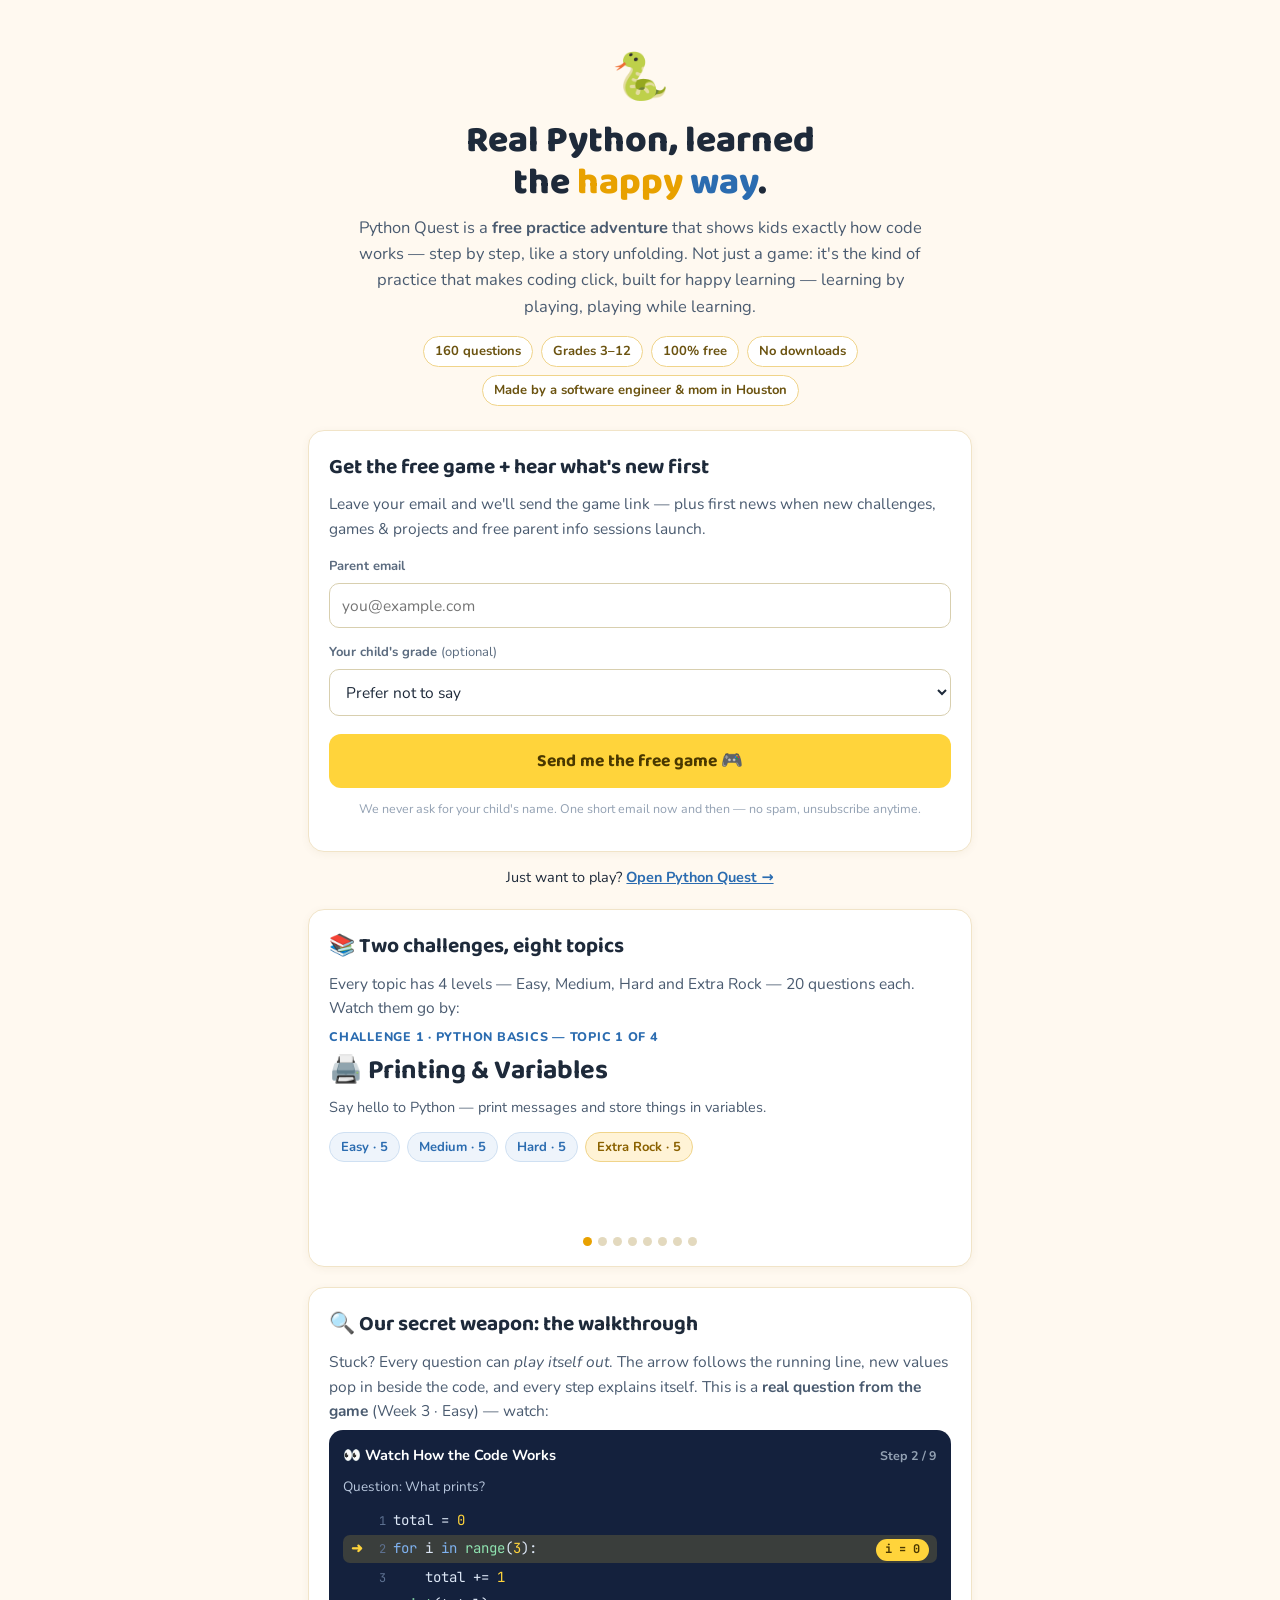
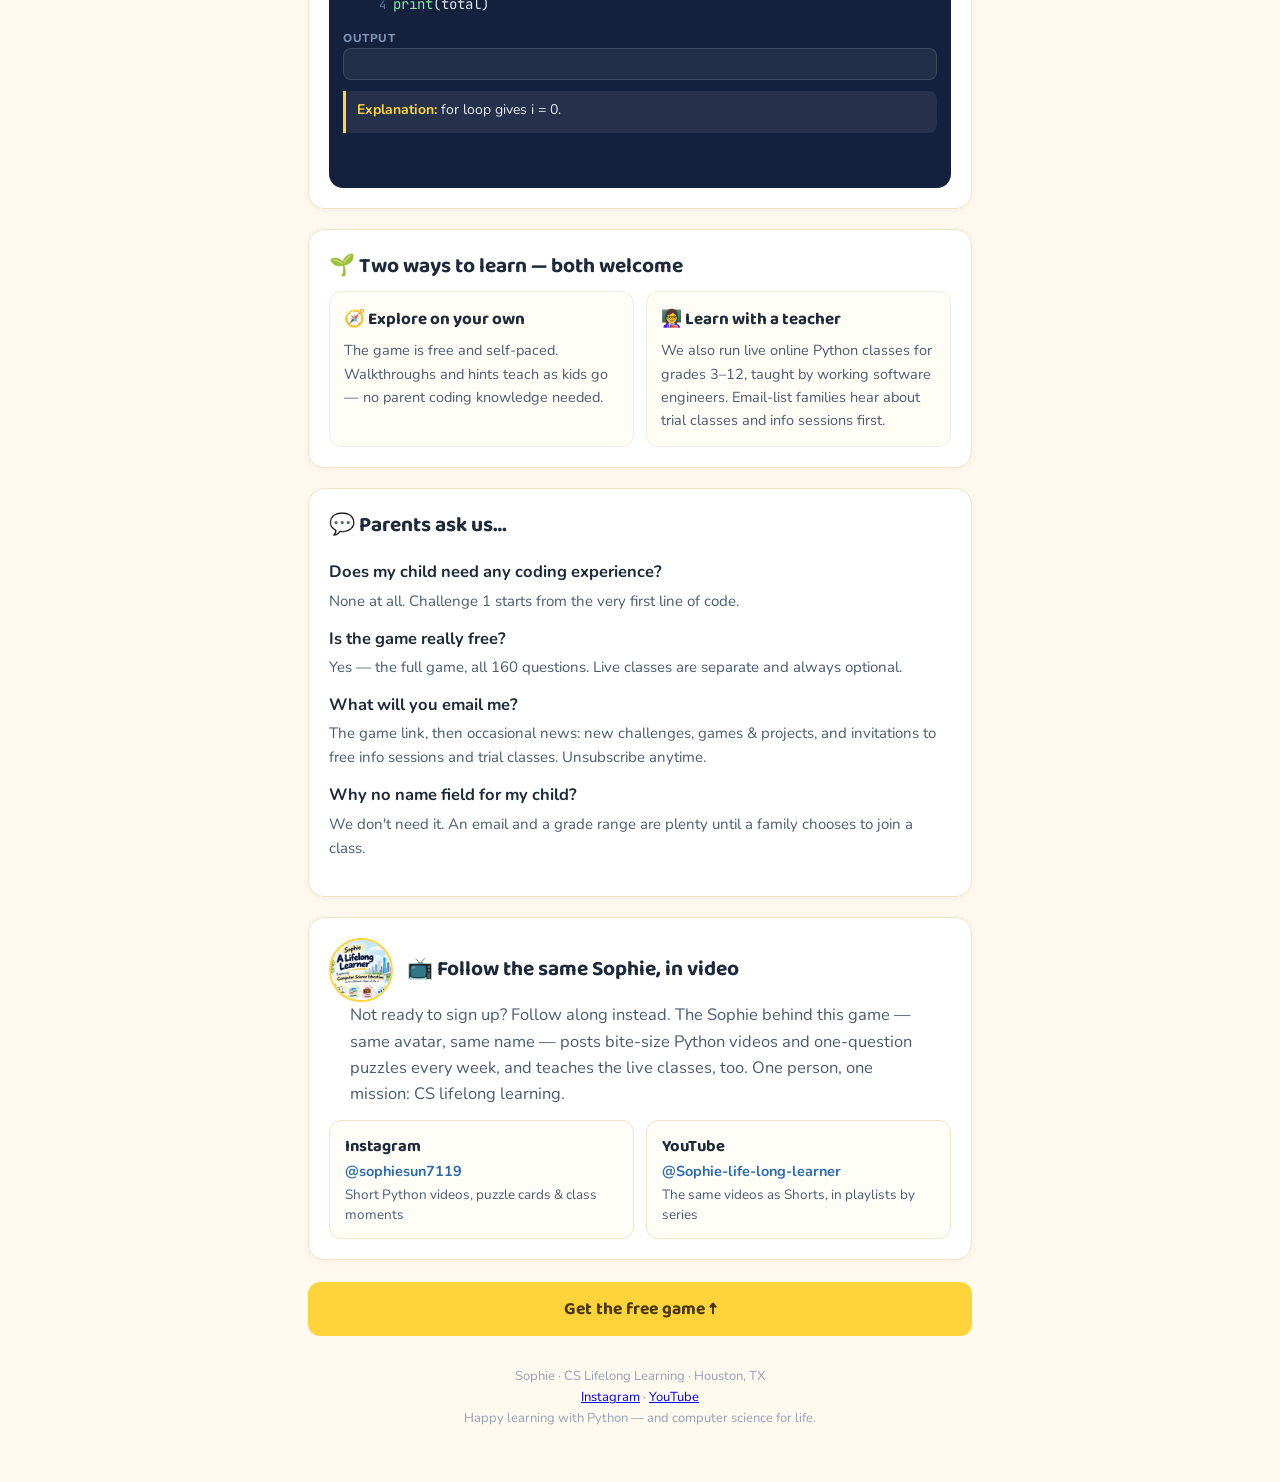
==== commit 0ad059e4: "parents.html: add page-view tracking by source + Grades 3-12 wording" ====
--- a/parents.html
+++ b/parents.html
@@ -96,7 +96,7 @@
     <h1>Real Python, learned<br>the <span class="happy">happy</span> <span class="accent">way</span>.</h1>
     <p class="sub">Python Quest is a <strong>free practice adventure</strong> that shows kids exactly how code works — step by step, like a story unfolding. Not just a game: it's the kind of practice that makes coding click, built for happy learning — learning by playing, playing while learning.</p>
     <div class="trust">
-      <span>160 questions</span><span>Grades 3–9</span><span>100% free</span><span>No downloads</span><span>Made by a software engineer &amp; mom in Houston</span>
+      <span>160 questions</span><span>Grades 3–12</span><span>100% free</span><span>No downloads</span><span>Made by a software engineer &amp; mom in Houston</span>
     </div>
   </div>
 
@@ -161,7 +161,7 @@
       </div>
       <div class="way">
         <h3>👩‍🏫 Learn with a teacher</h3>
-        <p>We also run live online Python classes for grades 3–9, taught by working software engineers. Email-list families hear about trial classes and info sessions first.</p>
+        <p>We also run live online Python classes for grades 3–12, taught by working software engineers. Email-list families hear about trial classes and info sessions first.</p>
       </div>
     </div>
   </div>
@@ -214,6 +214,17 @@
   var SUPABASE_URL = 'https://delpcanykrobigufyomd.supabase.co';
   var ANON_KEY = 'eyJhbGciOiJIUzI1NiIsInR5cCI6IkpXVCJ9.eyJpc3MiOiJzdXBhYmFzZSIsInJlZiI6ImRlbHBjYW55a3JvYmlndWZ5b21kIiwicm9sZSI6ImFub24iLCJpYXQiOjE3OTQ3OTc4ODQsImV4cCI6MjExMDM3Mzg4NH0.d6wZSQH0LZ8Z85FPKrtRumEmh5C0pgQSI8S8ET7znF4';
   var source = new URLSearchParams(location.search).get('src') || 'direct';
+
+  /* ---------- Visit tracking (write-only, fail-silent) ---------- */
+  try {
+    fetch(SUPABASE_URL + '/rest/v1/page_views', {
+      method: 'POST',
+      headers: { 'apikey': ANON_KEY, 'Authorization': 'Bearer ' + ANON_KEY, 'Content-Type': 'application/json', 'Prefer': 'return=minimal' },
+      body: JSON.stringify({ source: source, page: 'parents', referrer: document.referrer || null }),
+      keepalive: true
+    }).catch(function () {});
+  } catch (e) {}
+
   document.getElementById('lead-form').addEventListener('submit', function (e) {
     e.preventDefault();
     var btn = document.getElementById('submit-btn');
